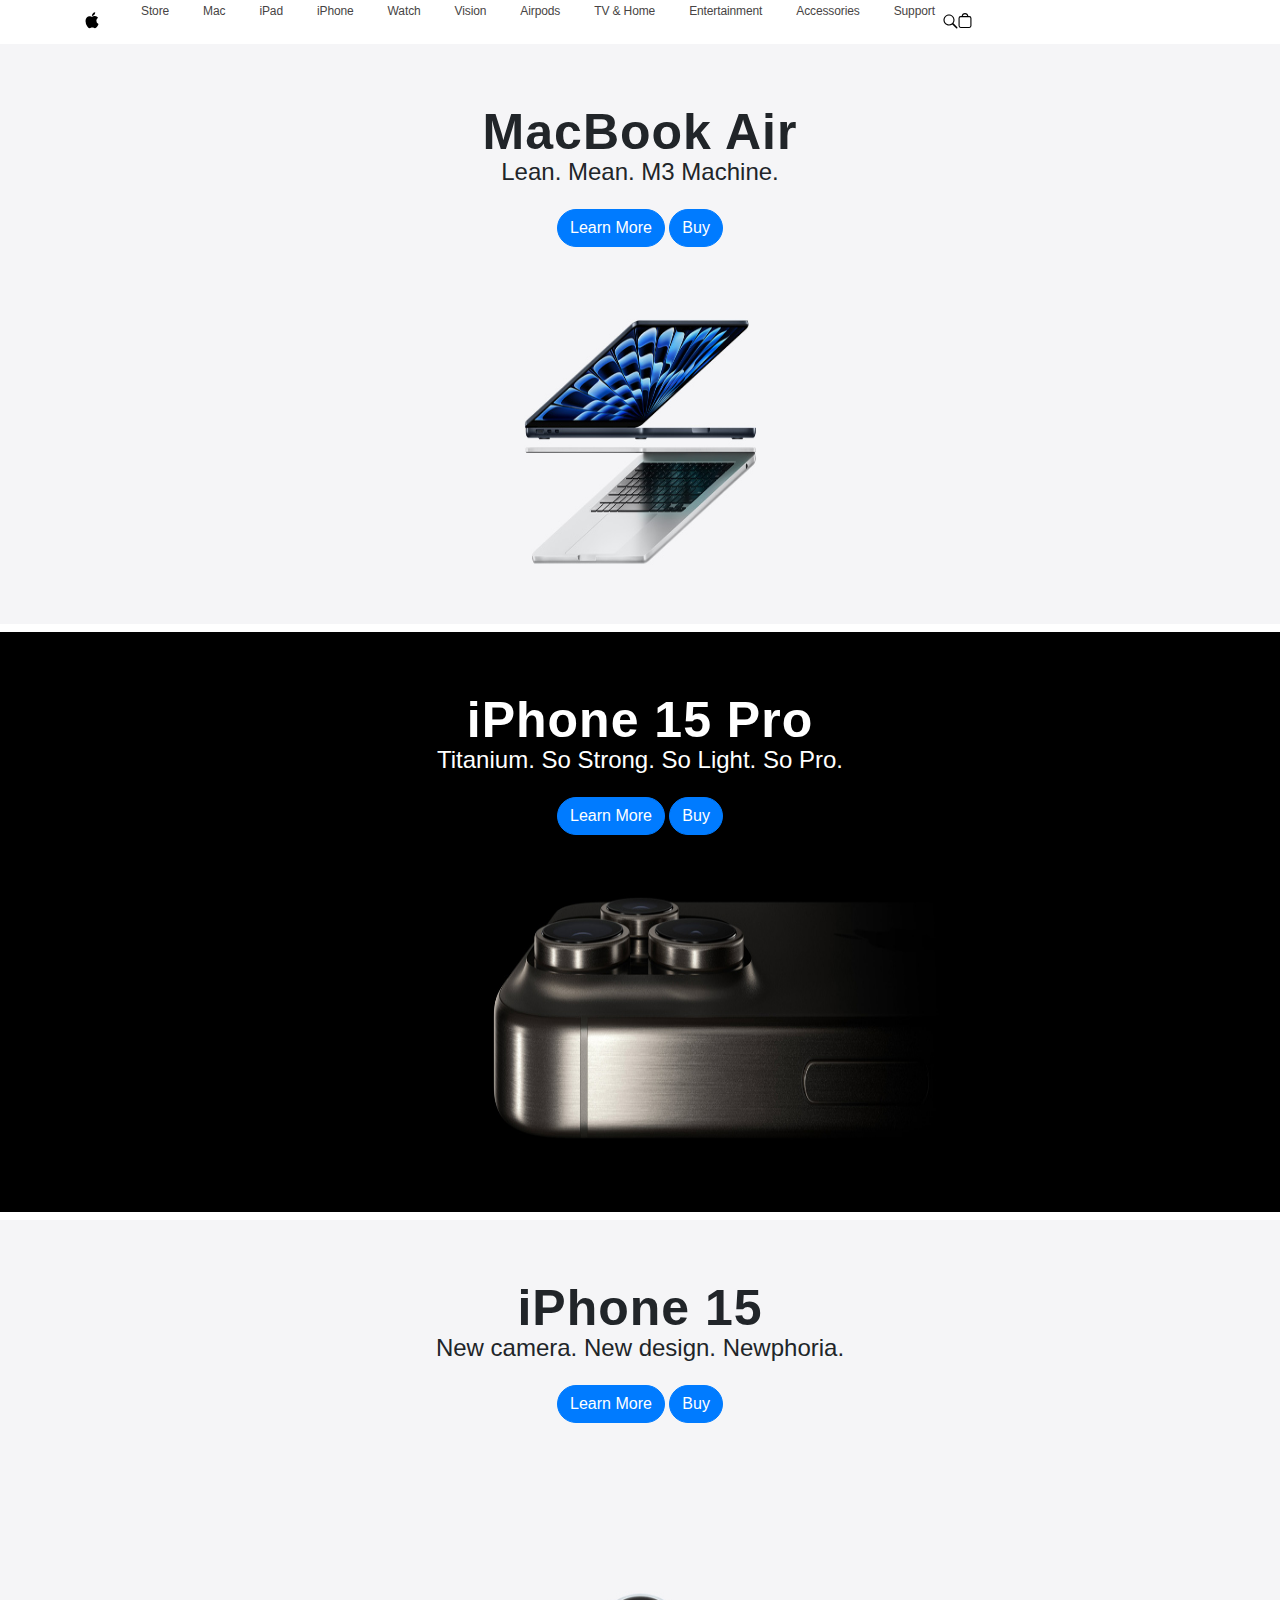
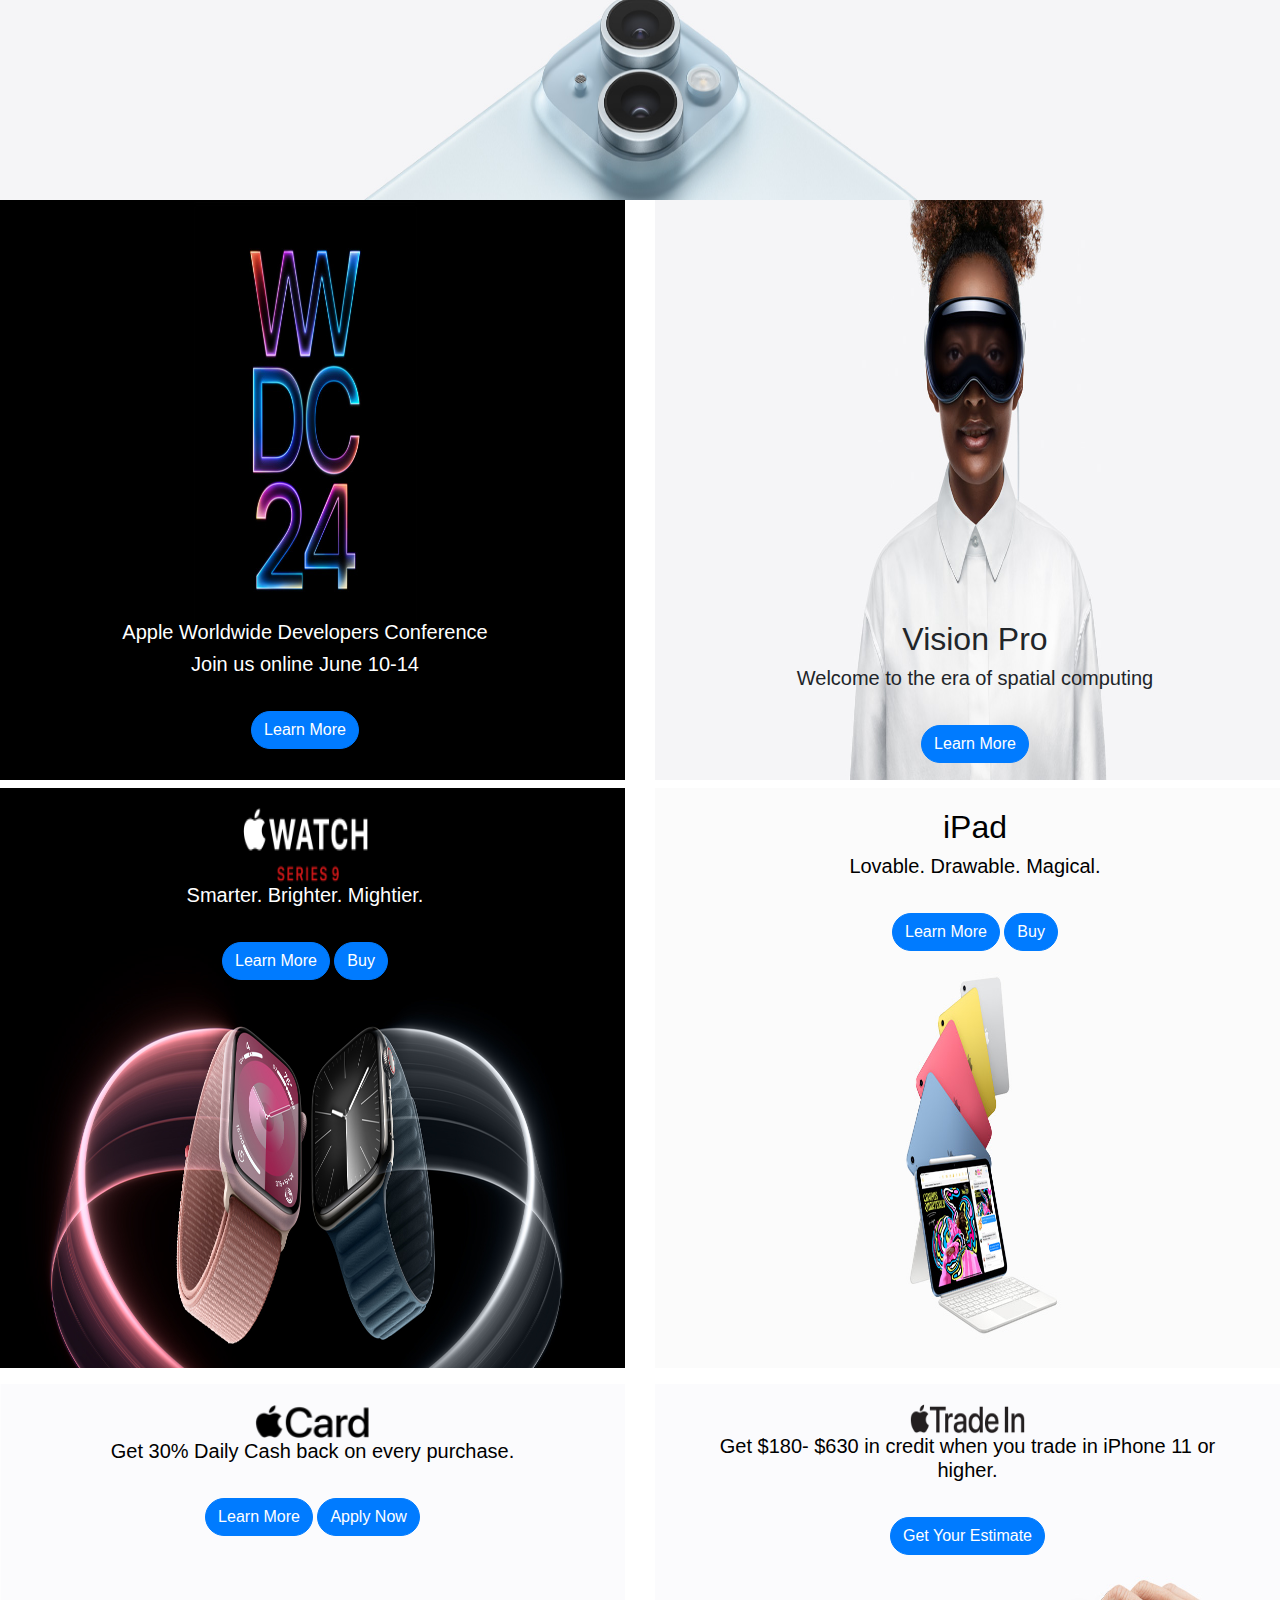
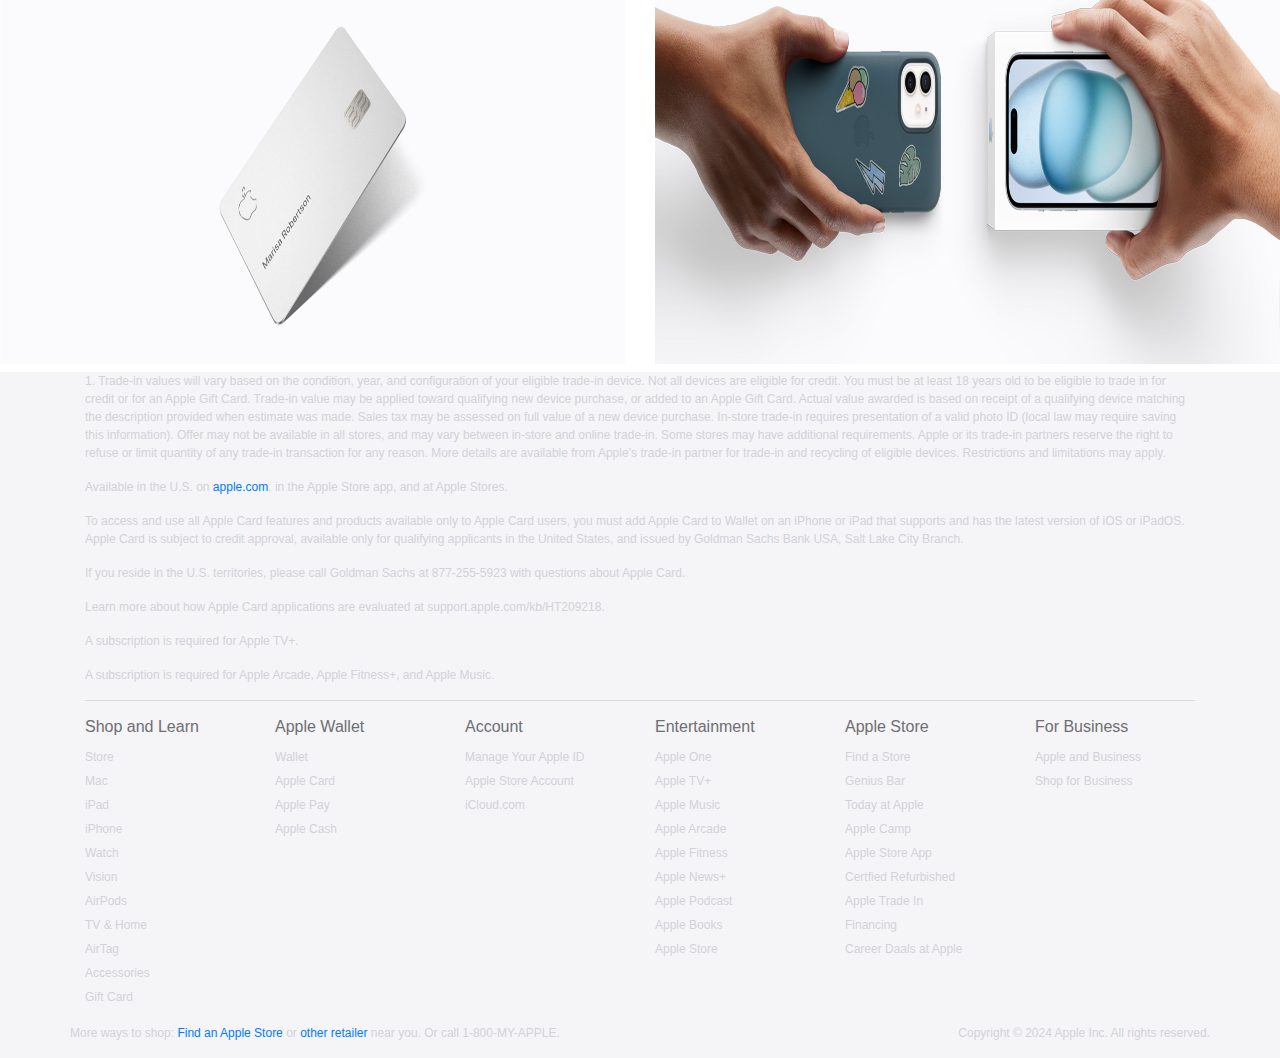
==== index.html @ b06313e8 "Apple Website" ====
<!Doctype html>
<html lang="en">
    <head>
        <meta charset="utf-8">
        <meta name="viewport" content="width=device-width, initial-scale=1">
        <!--Favicon-->
        <link rel="icon" href="assets\icon.png" type="image/gifs">
        <!--Linking CSS page-->
        <link rel="stylesheet" href="style.css">
        <link rel="stylesheet" href="https://stackpath.bootstrapcdn.com/bootstrap/4.5.2/css/bootstrap.min.css">

    </head>
    <body>
    <!--Navigation bar-->
    <nav class="navbar navbar-expand-lg bg-body-tertiary">
        <div class="container justify-content-center">
            <button class="navbar-toggler" type="button" data-bs-toggle="collapse" data-bs-target="#navbarNav" aria-controls="navbarNav" aria-expanded="false" aria-label="Toggle navigation">
            <span class="navbar-toggler-icon"></span>
            </button>
            <div class="collapse navbar-collapse" id="navbarNav">
                <div>
                
                    <a class="navbar-brand" href="#">
                        <svg height="44" viewBox="0 0 14 44" width="14" xmlns="http://www.w3.org/2000/svg"><path d="m13.0729 17.6825a3.61 3.61 0 0 0 
                            -1.7248 3.0365 3.5132 3.5132 0 0 0 2.1379 3.2223 8.394 8.394 0 0 1 -1.0948 2.2618c-.6816.9812-1.3943 1.9623-2.4787 
                            1.9623s-1.3633-.63-2.613-.63c-1.2187 0-1.6525.6507-2.644.6507s-1.6834-.9089-2.4787-2.0243a9.7842 9.7842 0 0 1 -1.6628-5.2776c0-3.0984 
                            2.014-4.7405 3.9969-4.7405 1.0535 0 1.9314.6919 2.5924.6919.63 0 1.6112-.7333 2.8092-.7333a3.7579 3.7579 0 0 1 3.1604 
                            1.5802zm-3.7284-2.8918a3.5615 3.5615 0 0 0 .8469-2.22 1.5353 1.5353 0 0 0 -.031-.32 3.5686 3.5686 0 0 0 -2.3445 1.2084 3.4629 
                            3.4629 0 0 0 -.8779 2.1585 1.419 1.419 0 0 0 .031.2892 1.19 1.19 0 0 0 .2169.0207 3.0935 3.0935 0 0 0 2.1586-1.1368z"></path>
                        </svg>
                      </a>
                
                </div>
            <ul class="navbar-nav">
                
              <li class="nav-item">
                <a class="nav-link active" aria-current="page" href="#">Store</a>
              </li>
              <li class="nav-item">
                <a class="nav-link" href="#">Mac</a>
              </li>
              <li class="nav-item">
                <a class="nav-link" href="#">iPad</a>
              </li>
              <li class="nav-item">
                <a class="nav-link" href="#">iPhone</a>
              </li>
              <li class="nav-item">
                <a class="nav-link" href="#">Watch</a>
              </li>
              <li class="nav-item">
                <a class="nav-link" href="#">Vision</a>
              </li>
              <li class="nav-item">
                <a class="nav-link" href="#">Airpods</a>
              </li>
              <li class="nav-item">
                <a class="nav-link" href="#">TV & Home</a>
              </li>
              <li class="nav-item">
                <a class="nav-link" href="#">Entertainment</a>
              </li>
              <li class="nav-item">
                <a class="nav-link" href="#">Accessories</a>
              </li>
              <li class="nav-item">
                <a class="nav-link" href="#">Support</a>
              </li>
              <!--Adding search and cart-->
                <div class="global-navbar" style="display: flex;">
                <a href="#">
                    <svg xmlns="http://www.w3.org/2000/svg" width="15px" height="44px" viewBox="0 0 15 44">
                        <path d="M14.298,27.202l-3.87-3.87c0.701-0.929,1.122-2.081,1.122-3.332c0-3.06-2.489-5.55-5.55-5.55c-3.06,
                        0-5.55,2.49-5.55,5.55 c0,3.061,2.49,5.55,5.55,5.55c1.251,0,2.403-0.421,3.332-1.122l3.87,3.87c0.151,
                        0.151,0.35,0.228,0.548,0.228 s0.396-0.076,0.548-0.228C14.601,27.995,14.601,27.505,14.298,
                        27.202z M1.55,20c0-2.454,1.997-4.45,4.45-4.45 c2.454,0,4.45,1.997,4.45,4.45S8.454,24.45,6,24.45C3.546,24.45,
                        1.55,22.454,1.55,20z"></path>
                        </svg>
                </a>
        
                <div class="global-navbar">
                    <a href="#">
                        <svg height="44" viewBox="0 0 14 44" width="14" xmlns="http://www.w3.org/2000/svg">
                            <path d="m11.3535 16.0283h-1.0205a3.4229 3.4229 0 0 0 -3.333-2.9648 3.4229 3.4229 0 0 0 -3.333 2.9648h-1.02a2.1184 
                            2.1184 0 0 0 -2.117 2.1162v7.7155a2.1186 2.1186 0 0 0 2.1162 2.1167h8.707a2.1186 2.1186 0 0 0 2.1168-2.1167v-7.7155a2.1184 
                            2.1184 0 0 0 -2.1165-2.1162zm-4.3535-1.8652a2.3169 2.3169 0 0 1 2.2222 1.8652h-4.4444a2.3169 2.3169 0 0 1 
                            2.2222-1.8652zm5.37 11.6969a1.0182 1.0182 0 0 1 -1.0166 1.0171h-8.7069a1.0182 1.0182 0 0 1 
                            -1.0165-1.0171v-7.7155a1.0178 1.0178 0 0 1 1.0166-1.0166h8.707a1.0178 1.0178 0 0 1 1.0164 1.0166z"></path></svg>
                    </a>
                </div>
            </ul>
          </div>
        </div>
      </nav>

    <!--Contents-->
    <!--Div containing MACbook pro-->
<div class="Container">
  <div class="row mb-2">
    <div class="col-md-12">
      <div class="Contents">
        <img src="assets\asset 0.jpeg" class="img-fluid">
      </div>
      <div class="Label-Devices" >
        <h1>MacBook Air</h1>
        <p>Lean. Mean. M3 Machine.</p>
        <div class="Label-Buttons">
          <button type="button" class="btn btn-primary rounded-pill">Learn More</button>
          <button type="button" class="btn btn-primary rounded-pill btn-custom">Buy</button>
        </div>  
      </div>
    </div>
  </div>
    <!--Div containing iphone15 pro-->

  <div class="row mb-2">
        <div class="col-md-12">
          <div class="Contents">
            <img src="assets\asset 1.jpeg" class="img-fluid">
          </div>
          <div class="Label-Devices">
            <h1 style="color:white">iPhone 15 Pro</h1>
            <p style="color:white">Titanium. So Strong. So Light. So Pro.</p>
            <div class="Label-Buttons">
              <button type="button" class=" btn btn-group btn-primary rounded-pill">Learn More</button>
              <button type="button" class="btn btn-primary rounded-pill btn-custom">Buy</button>
            </div>  
          </div>
        </div>
    </div>
    <!--Div containing iphone15-->

  <div class="row mb-2">
    <div class="col-md-12">
      <div class="Contents">
        <img src= "assets\asset 2.jpeg" class="img-fluid">
      </div>
      <div class="Label-Devices">
        <h1>iPhone 15</h1>
        <p>New camera. New design. Newphoria.</p>
        <div class="Label-Buttons">
          <button type="button" class=" btn btn-group btn-primary rounded-pill">Learn More</button>
          <button type="button" class="btn btn-primary rounded-pill btn-custom">Buy</button>
        </div>  
      </div>
  </div>
    <!--Div containing two images in a row-->
<!--Apple Conference-->
  <div class="row mb-2">
    <div class="col-md-6">
      <div class="Contents">
        <img src= "assets\asset 3.jpeg" class="img-fluid">
        <div class="Label-Devices-Grid1">
          <h5>Apple Worldwide Developers Conference</h5>
          <h5>Join us online June 10-14</h5>
          <div class="Label-Buttons">
            <button type="button" class=" btn btn-group btn-primary rounded-pill">Learn More</button>
          </div> 
        </div>

      </div>
    </div>
    <!--Apple Vision Pro-->
      <div class="col-md-6">
        <div class="Contents">
          <img src= "assets\asset 5.jpeg" class="img-fluid">  
          <div class="Label-Devices-Grid2">
            <h2>Vision Pro</h2>
            <h5>Welcome to the era of spatial computing</h5>
            <div class="Label-Buttons">
              <button type="button" class=" btn btn-group btn-primary rounded-pill">Learn More</button>
            </div>  
          </div>
        </div>  
      </div>  

      </div>
<!--Apple watch-->
  <div class="row mb-2">
    <div class="col-md-6">
      <div class="Contents">
          <img src="assets\asset 7.jpeg" class="img-fluid">
          <div class="Label-Devices-Grid-Watch">
            <img src="assets\asset 6.png" class="img-fluid" style="height:75px; width:125px">
            
            <h5>Smarter. Brighter. Mightier.</h5>
            <div class="Label-Buttons">
              <button type="button" class=" btn btn-group btn-primary rounded-pill">Learn More</button>
              <button type="button" class="btn btn-primary rounded-pill btn-custom">Buy</button>

            </div>  
          </div>
      </div>
    </div>
    <!--iPad-->
    <div class="col-md-6">
      <div class="Contents">
        <img src="assets\asset 8.jpeg" class="img-fluid">
        <div class="Label-Devices-Grid-iPad">
          <h2>iPad</h2>
          <h5>Lovable. Drawable. Magical.</h5>
          <div class="Label-Buttons">
            <button type="button" class=" btn btn-group btn-primary rounded-pill">Learn More</button>
            <button type="button" class="btn btn-primary rounded-pill btn-custom">Buy</button>
          </div>  
        </div>
      </div>
    </div>
    </div>
    </div>
    <!--Apple card-->
    <div class="row mb-2">
    <div class="col-md-6">
      <div class="Contents">
        <img src= "assets\asset 10.jpeg" class="img-fluid">  
        <div class="Label-Devices-Grid-Card">
          <img src="assets\asset 9.png" class="img-fluid" style="height:35px; width:115px"> 
          <h5>Get 30% Daily Cash back on every purchase.</h5>
          <div class="Label-Buttons">
            <button type="button" class=" btn btn-group btn-primary rounded-pill">Learn More</button>
            <button type="button" class="btn btn-primary rounded-pill btn-custom">Apply Now</button>
          </div>  
        </div>
      </div>  
    </div>
<!--apple trade in-->
    <div class="col-md-6">
      <div class="Contents">
        <img src= "assets\asset 12.jpeg" class="img-fluid">  
        <div class="Label-Devices-Grid-Trade">
          <img src="assets\asset 11.png" class="img-fluid" style="height:30px; width:115px">
          <h5>Get $180- $630 in credit when you trade in iPhone 11 or higher. </h5>
          <div class="Label-Buttons">
            <button type="button" class=" btn btn-group btn-primary rounded-pill">Get Your Estimate</button>
            
          </div>  
        </div>
      </div>  
    </div>
    </div>
    </div>
    
  </div>
  </div>
  </div>
  
    
  
    <footer class="footer">
      <div class="container">
        <div class="row">
          <div class="col-xl-12 col-lg-12 col-md-12 col-sm-12">
            <p>1. Trade-in values will vary based on the condition, year, and configuration of your eligible trade-in device.
               Not all devices are eligible for credit. You must be at least 18 years old to be eligible to trade in for credit or 
               for an Apple Gift Card. Trade-in value may be applied toward qualifying new device purchase, or added to an Apple Gift Card. 
               Actual value awarded is based on receipt of a qualifying device matching the description provided when estimate was made.
                Sales tax may be assessed on full value of a new device purchase. In-store trade-in requires presentation of a valid photo ID 
                (local law may require saving this information). Offer may not be available in all stores, and may vary between in-store
                 and online trade-in. Some stores may have additional requirements. Apple or its trade-in partners reserve the right to refuse or 
                 limit quantity of any trade-in transaction for any reason. More details are available from Apple’s
               trade-in partner for trade-in and recycling of eligible devices. Restrictions and limitations may apply.</p>
               <p>Available in the U.S. on <a href="#">apple.com</a>, in the Apple Store app, and at Apple Stores.</p>
               <p>To access and use all Apple Card features and products available only to Apple Card users, you must add Apple Card to 
                Wallet on an iPhone or iPad that supports and has the latest version of iOS or iPadOS. Apple Card is subject to credit approval, 
                available only for qualifying applicants in the United States, and issued by Goldman Sachs Bank USA, Salt Lake City Branch.</p>
                <p>If you reside in the U.S. territories, please call Goldman Sachs at 877-255-5923 with questions about Apple Card.
                <p>Learn more about how Apple Card applications are evaluated at support.apple.com/kb/HT209218.</p>
                <p>A subscription is required for Apple TV+.</p>
                <p> A subscription is required for Apple Arcade, Apple Fitness+, and Apple Music.</p>
                <hr>
          </div>
        </div>

      </div>
      <div class="container">
        <div class="row">
          <div class="col-md-2">
            <h6>Shop and Learn</h6>
            <ul class="list-unstyled">
              <li><a href="#">Store</a></li>
              <li><a href="#">Mac</a></li>
              <li><a href="#">iPad</a></li>
              <li><a href="#">iPhone</a></li>
              <li><a href="#">Watch</a></li>
              <li><a href="#">Vision</a></li>
              <li><a href="#">AirPods</a></li>
              <li><a href="#">TV & Home</a></li>
              <li><a href="#">AirTag</a></li>
              <li><a href="#">Accessories</a></li>
              <li><a href="#">Gift Card</a></li>
            </ul>
          </div>
          <div class="col-md-2">
            <h6>Apple Wallet</h6>
            <ul class="list-unstyled">
              <li><a href="#">Wallet</a></li>
              <li><a href="#">Apple Card</a></li>
              <li><a href="#">Apple Pay</a></li>
              <li><a href="#">Apple Cash</a></li>
            </ul>
          </div>
          <div class="col-md-2">
            <h6>Account</h6>
            <ul class="list-unstyled">
              <li><a href="#">Manage Your Apple ID</a></li>
              <li><a href="#">Apple Store Account</a></li>
              <li><a href="#">iCloud.com</a></li>
            </ul>
          </div>
          <div class="col-md-2">
            <h6>Entertainment</h6>
            <ul class="list-unstyled">
              <li><a href="#">Apple One</a></li>
              <li><a href="#">Apple TV+</a></li>
              <li><a href="#">Apple Music</a></li>
              <li><a href="#">Apple Arcade</a></li>
              <li><a href="#">Apple Fitness</a></li>
              <li><a href="#">Apple News+</a></li>
              <li><a href="#">Apple Podcast</a></li>
              <li><a href="#">Apple Books</a></li>
              <li><a href="#">Apple Store</a></li>
            </ul>
          </div>
          <div class="col-md-2">
            <h6>Apple Store</h6>
            <ul class="list-unstyled">
              <li><a href="#">Find a Store</a></li>
              <li><a href="#">Genius Bar</a></li>
              <li><a href="#">Today at Apple</a></li>
              <li><a href="#">Apple Camp</a></li>
              <li><a href="#">Apple Store App</a></li>
              <li><a href="#">Certfied Refurbished</a></li>
              <li><a href="#">Apple Trade In</a></li>
              <li><a href="#">Financing</a></li>
              <li><a href="#">Career Daals at Apple</a></li>
            </ul>
          </div>
          <div class="col-md-2">
            <h6>For Business</h6>
            <ul class="list-unstyled">
              <li><a href="#">Apple and Business</a></li>
              <li><a href="#">Shop for Business</a></li>
            </ul>
          </div>
          <p> More ways to shop: <a href="#">Find an Apple Store</a> or <a href="#">other retailer</a> near you. Or call 1-800-MY-APPLE.</p>
          <hr>
        <p>Copyright &copy; 2024 Apple Inc. All rights reserved.</p>
      </div>
    </footer>
    
    



   






















    <script src="https://code.jquery.com/jquery-3.5.1.slim.min.js"></script>
    <script src="https://cdn.jsdelivr.net/npm/@popperjs/core@2.5.4/dist/umd/popper.min.js"></script>
    <script src="https://stackpath.bootstrapcdn.com/bootstrap/4.5.2/js/bootstrap.min.js"></script>

    </body>
</html>
---- style.css ----
.navbar-nav{
    display: flex;
}

.navbar{
    height: 44px;;
}
.navbar-nav .nav-item .nav-link{
    
    font-size: 12px;
    font-weight: 500px;
    font-family: SF Pro Text, SF Pro Icons, Helvetica Neue, Helvetica, Arial, sans-serif;
    letter-spacing: -.01em;
    line-height: 1;
    color: rgb(71, 68, 68);
    justify-content: center;
    padding-top: 5px;
    margin-left: 18px;
    cursor: pointer;
    
}
.navbar-nav .nav-item .nav-link:hover{
    color:black;
}

.navbar-nav .nav-item .nav-link .dropdown-content{
    display: none;
}

.navbar-nav .nav-item .nav-link:hover .dropdown-content{
    display: block;
}
/*The contents in each row is styled here, it takes the whole space and the position is relative. */
.Contents{
    max-width: 100%;
    height: 580px;
    position: relative;
    cursor: pointer;
    margin-bottom: 25px;
    display:inline;

   
}

.Contents img{
    max-width:100%;
    height:580px;
}
/* This gives styling to the text content inside each row and places it in the centre.*/
.Label-Devices{
    position:absolute;
    top:10%;
    height:160px;
    width: 80%;
    margin: 0 auto;
    text-align: center;
    white-space: nowrap;
    justify-content: center;
    align-items: center;
    left: 50%; 
    transform: translateX(-50%);
    
    

    
}
/*Heading in the label for devices*/
.Label-Devices h1{
    font-family: SF Pro Text, SF Pro Icons, Helvetica Neue, Helvetica, Arial, sans-serif;
    font-weight: 700;
    letter-spacing: 1px;
    font-size: 50px;
    z-index: 999;
}

.Label-Devices p{
    font-size: 24px;
    line-height: 4px;
    font-family: SF Pro Text, SF Pro Icons, Helvetica Neue, Helvetica, Arial, sans-serif;
    z-index: 999;
}


.Label-Buttons{
    margin-top: 35px;
}
/*The styling for two images in a row is here, and the label for it is positioned such that it is more closer to its bottom.*/
.Label-Devices-Grid1{
    position:absolute;
    transform: translate(-50%,-100%);
    height:160px;
    width: 80%;
    margin: 0 auto;
    text-align: center;
    white-space: nowrap;
    left: 50%; 
    color: white;
    font-family: SF Pro Text, SF Pro Icons, Helvetica Neue, Helvetica, Arial, sans-serif;
    
}
/*Vision pro*/
.Label-Devices-Grid2{
    position:absolute;
    transform: translate(-50%,-100%);
    height:160px;
    width: 80%;
    margin: 0 auto;
    text-align: center;
    white-space: nowrap;
    left: 50%; 
    font-family: SF Pro Text, SF Pro Icons, Helvetica Neue, Helvetica, Arial, sans-serif;
}

.Label-Devices-Grid-Watch{
    position:absolute;
    transform: translate(-50%,-350%);
    height:160px;
    width: 80%;
    margin: 0 auto;
    text-align: center;
    white-space: nowrap;
    left: 50%; 
    color:white;
    font-family: SF Pro Text, SF Pro Icons, Helvetica Neue, Helvetica, Arial, sans-serif;
}
.Label-Devices-Grid-iPad{
    position:absolute;
    transform: translate(-50%,-350%);
    height:160px;
    width: 80%;
    margin: 0 auto;
    text-align: center;
    white-space: nowrap;
    left: 50%; 
    color:black;
    font-family: SF Pro Text, SF Pro Icons, Helvetica Neue, Helvetica, Arial, sans-serif;
}

.Label-Devices-Grid-Card{
    position:absolute;
    transform: translate(-50%,-350%);
    height:160px;
    width: 80%;
    margin: 0 auto;
    text-align: center;
    white-space: nowrap;
    left: 50%; 
    color:black;
    font-family: SF Pro Text, SF Pro Icons, Helvetica Neue, Helvetica, Arial, sans-serif;
}

.Label-Devices-Grid-Trade{
    position:absolute;
    transform: translate(-50%,-350%);
    height:160px;
    width: 80%;
    margin: 0 auto;
    text-align: center;
    
    left: 50%; 
    color:black;
    font-family: SF Pro Text, SF Pro Icons, Helvetica Neue, Helvetica, Arial, sans-serif;
}
.Label-Devices-Grid h5{
    color: white;
    font-weight: 300px;
}

.watch-label{
    position:absolute;
}

.footer{
    background-color: #f5f5f7;
}

.list-unstyled a{
    color:#d2d2d7;
    font-size: 12px;
}

.footer h6{
    color:#6e6e73;
}
.footer p{
    color:#d2d2d7;
    font-size: 12px;
}
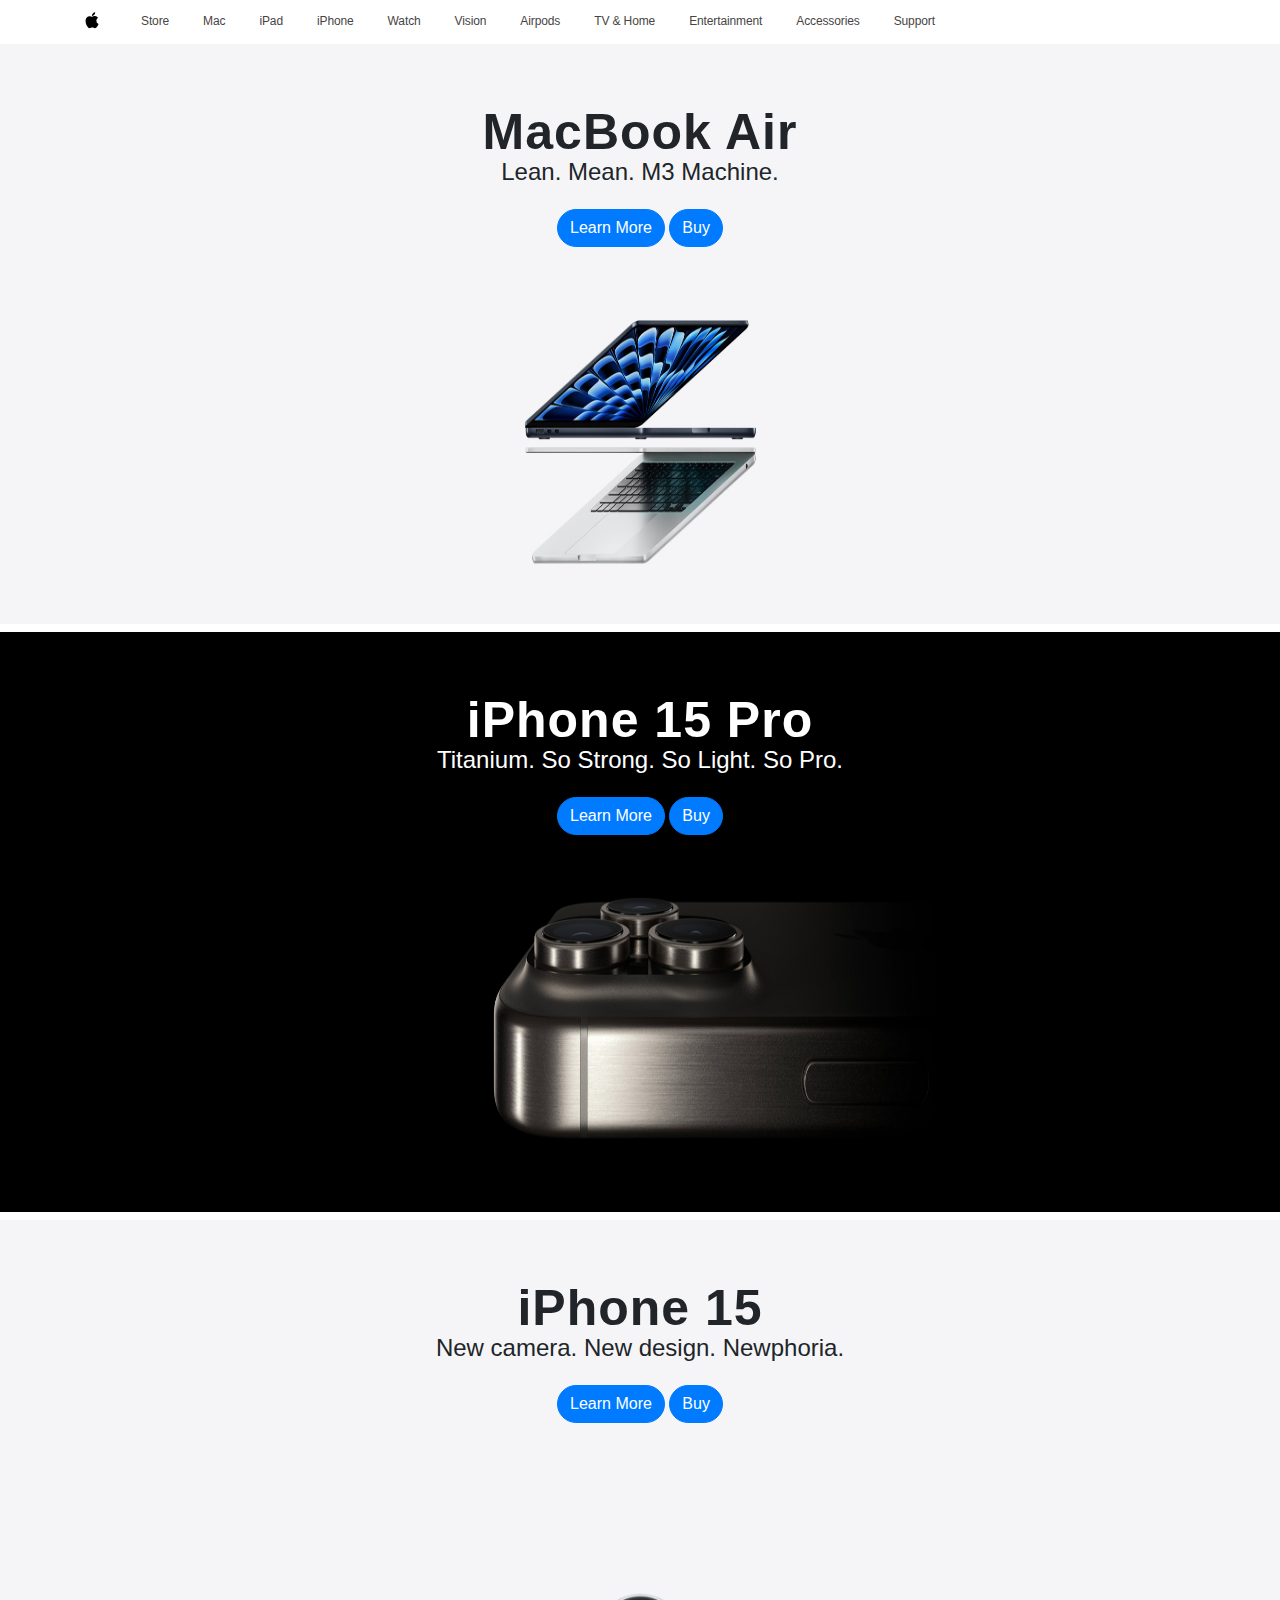
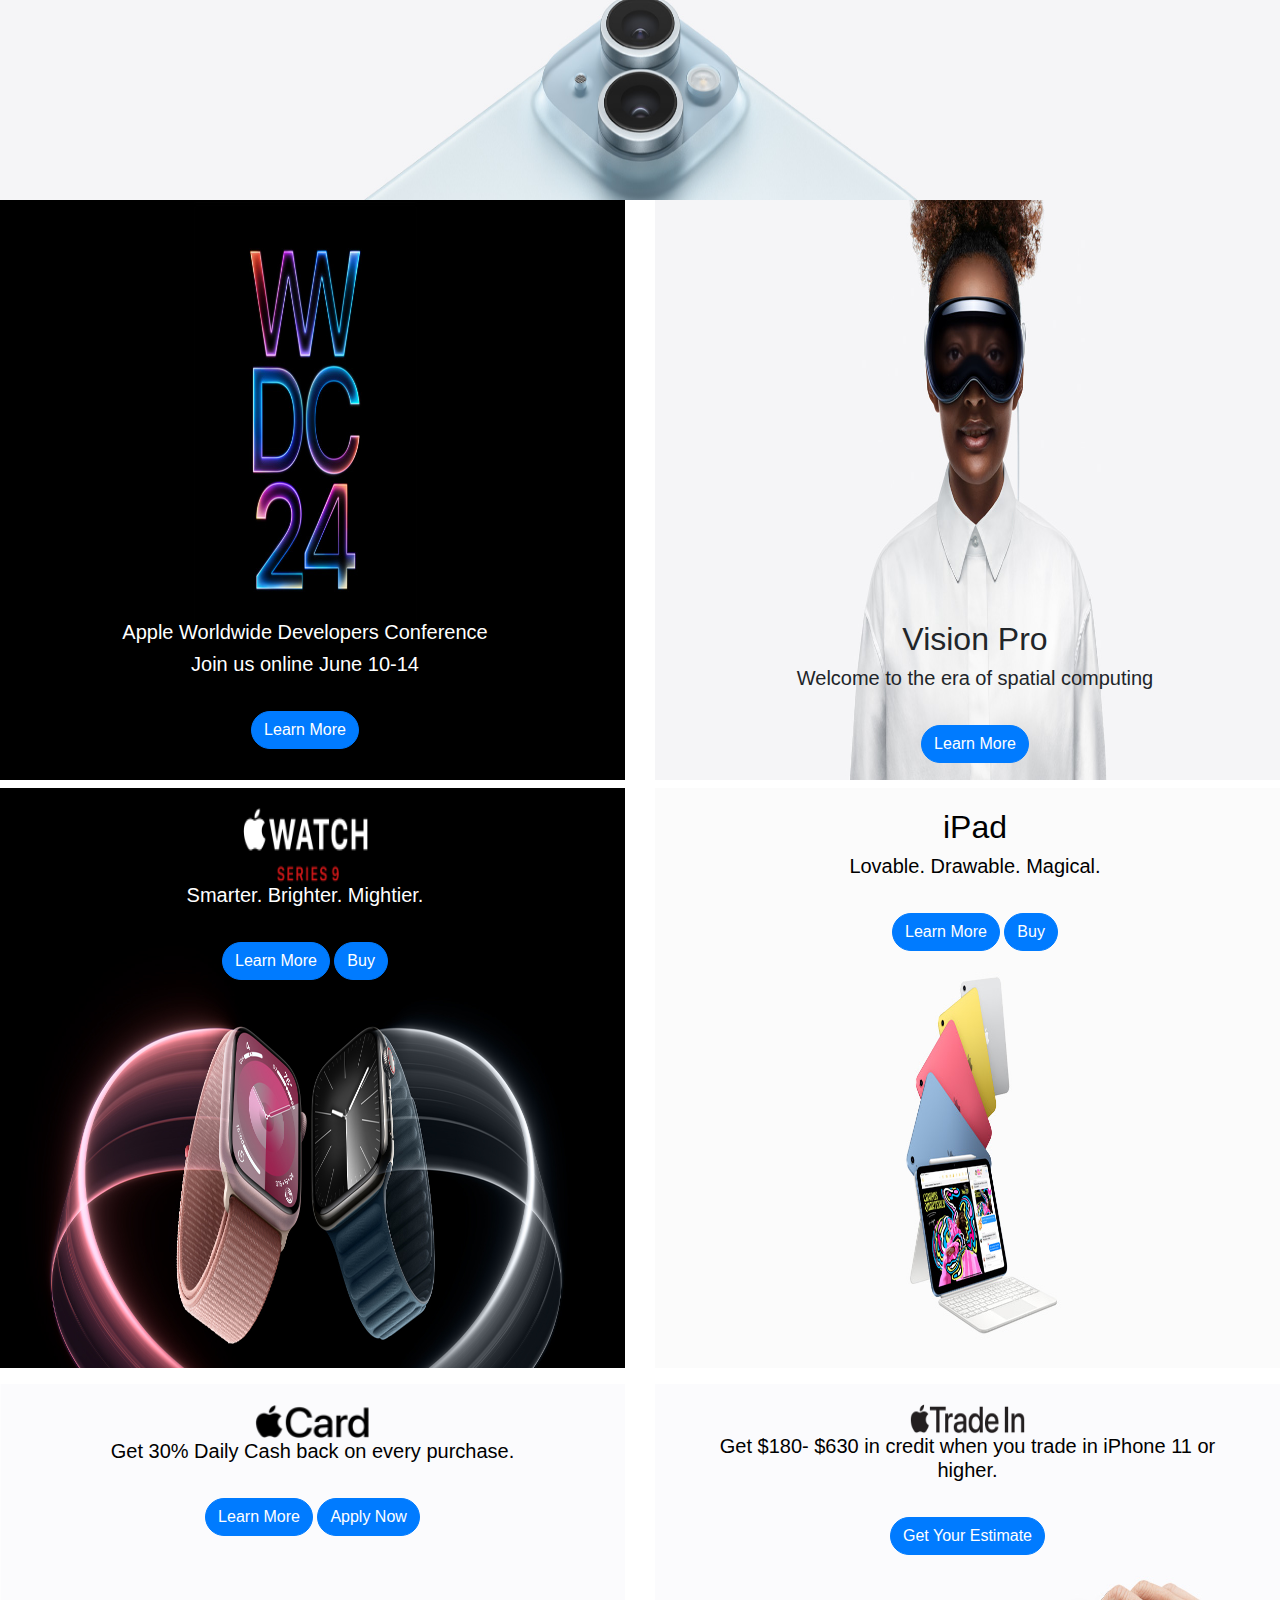
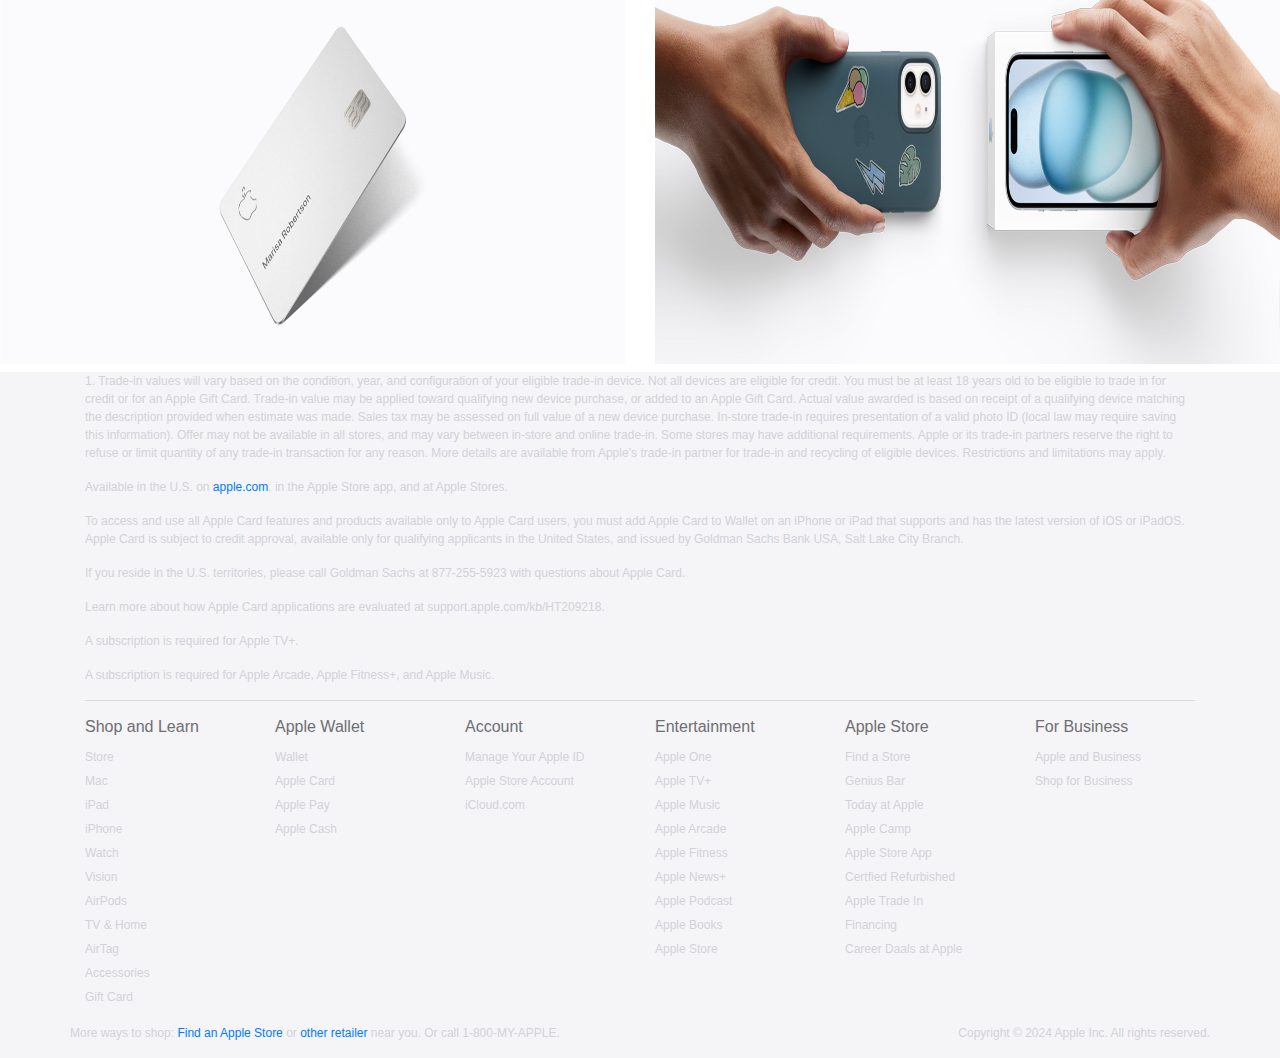
==== commit fc78d014: "Trying changes" ====
--- a/index.html
+++ b/index.html
@@ -10,7 +10,7 @@
         <link rel="stylesheet" href="https://stackpath.bootstrapcdn.com/bootstrap/4.5.2/css/bootstrap.min.css">
 
     </head>
-    <body>
+    <body >
     <!--Navigation bar-->
     <nav class="navbar navbar-expand-lg bg-body-tertiary">
         <div class="container justify-content-center">
@@ -20,7 +20,7 @@
             <div class="collapse navbar-collapse" id="navbarNav">
                 <div>
                 
-                    <a class="navbar-brand" href="#">
+                    <a class="navbar-brand" href="#"style="display:inline-block">
                         <svg height="44" viewBox="0 0 14 44" width="14" xmlns="http://www.w3.org/2000/svg"><path d="m13.0729 17.6825a3.61 3.61 0 0 0 
                             -1.7248 3.0365 3.5132 3.5132 0 0 0 2.1379 3.2223 8.394 8.394 0 0 1 -1.0948 2.2618c-.6816.9812-1.3943 1.9623-2.4787 
                             1.9623s-1.3633-.63-2.613-.63c-1.2187 0-1.6525.6507-2.644.6507s-1.6834-.9089-2.4787-2.0243a9.7842 9.7842 0 0 1 -1.6628-5.2776c0-3.0984 
@@ -67,6 +67,7 @@
                 <a class="nav-link" href="#">Support</a>
               </li>
               <!--Adding search and cart-->
+              <!--
                 <div class="global-navbar" style="display: flex;">
                 <a href="#">
                     <svg xmlns="http://www.w3.org/2000/svg" width="15px" height="44px" viewBox="0 0 15 44">
@@ -88,6 +89,7 @@
                             -1.0165-1.0171v-7.7155a1.0178 1.0178 0 0 1 1.0166-1.0166h8.707a1.0178 1.0178 0 0 1 1.0164 1.0166z"></path></svg>
                     </a>
                 </div>
+              -->
             </ul>
           </div>
         </div>
@@ -123,7 +125,7 @@
             <p style="color:white">Titanium. So Strong. So Light. So Pro.</p>
             <div class="Label-Buttons">
               <button type="button" class=" btn btn-group btn-primary rounded-pill">Learn More</button>
-              <button type="button" class="btn btn-primary rounded-pill btn-custom">Buy</button>
+              <button type="button" class="btn btn-primary rounded-pill btn-custom ">Buy</button>
             </div>  
           </div>
         </div>
--- a/style.css
+++ b/style.css
@@ -1,7 +1,11 @@
+
 .navbar-nav{
     display: flex;
 }
-
+.body{
+    margin:2px;
+    
+}
 .navbar{
     height: 44px;;
 }
@@ -16,9 +20,10 @@
     justify-content: center;
     padding-top: 5px;
     margin-left: 18px;
-    cursor: pointer;
-    
+    cursor: pointer;  
 }
+
+
 .navbar-nav .nav-item .nav-link:hover{
     color:black;
 }
@@ -38,6 +43,7 @@
     cursor: pointer;
     margin-bottom: 25px;
     display:inline;
+    overflow:hidden;
 
    
 }
@@ -45,6 +51,7 @@
 .Contents img{
     max-width:100%;
     height:580px;
+    
 }
 /* This gives styling to the text content inside each row and places it in the centre.*/
 .Label-Devices{
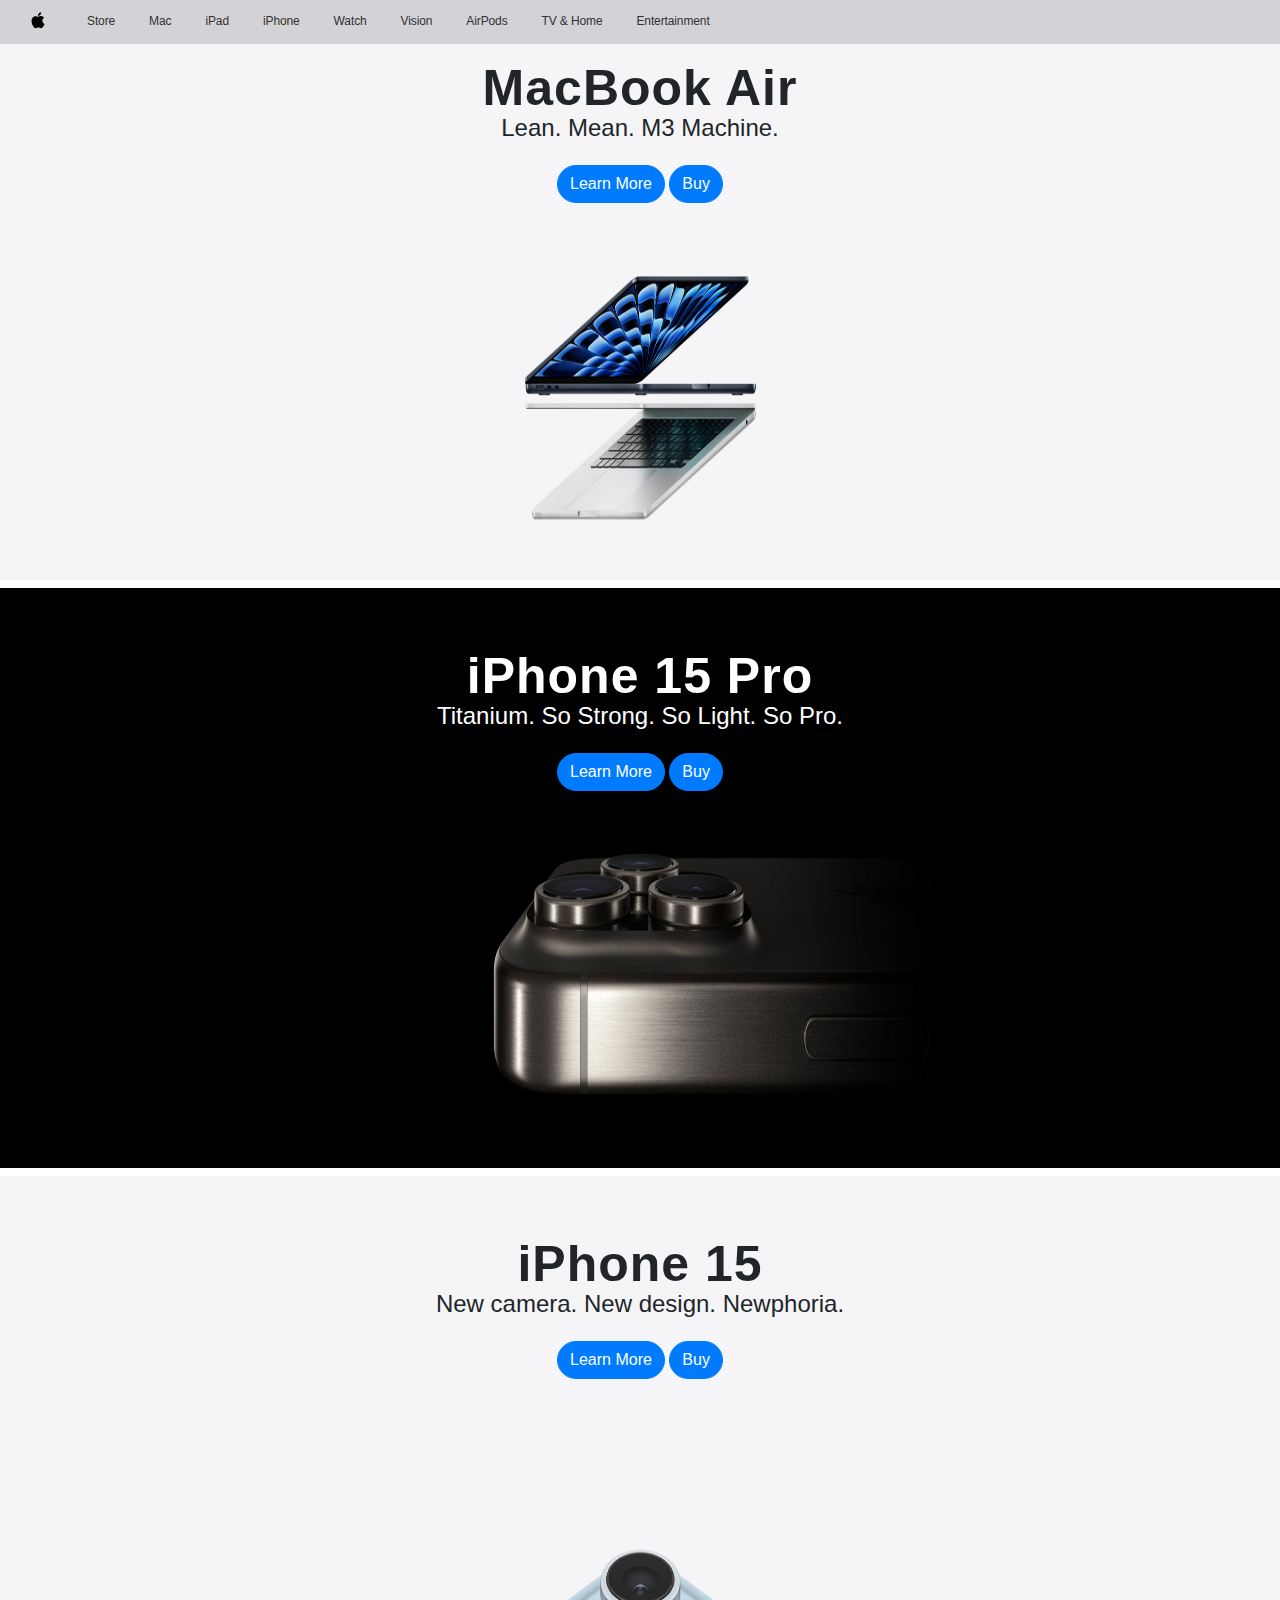
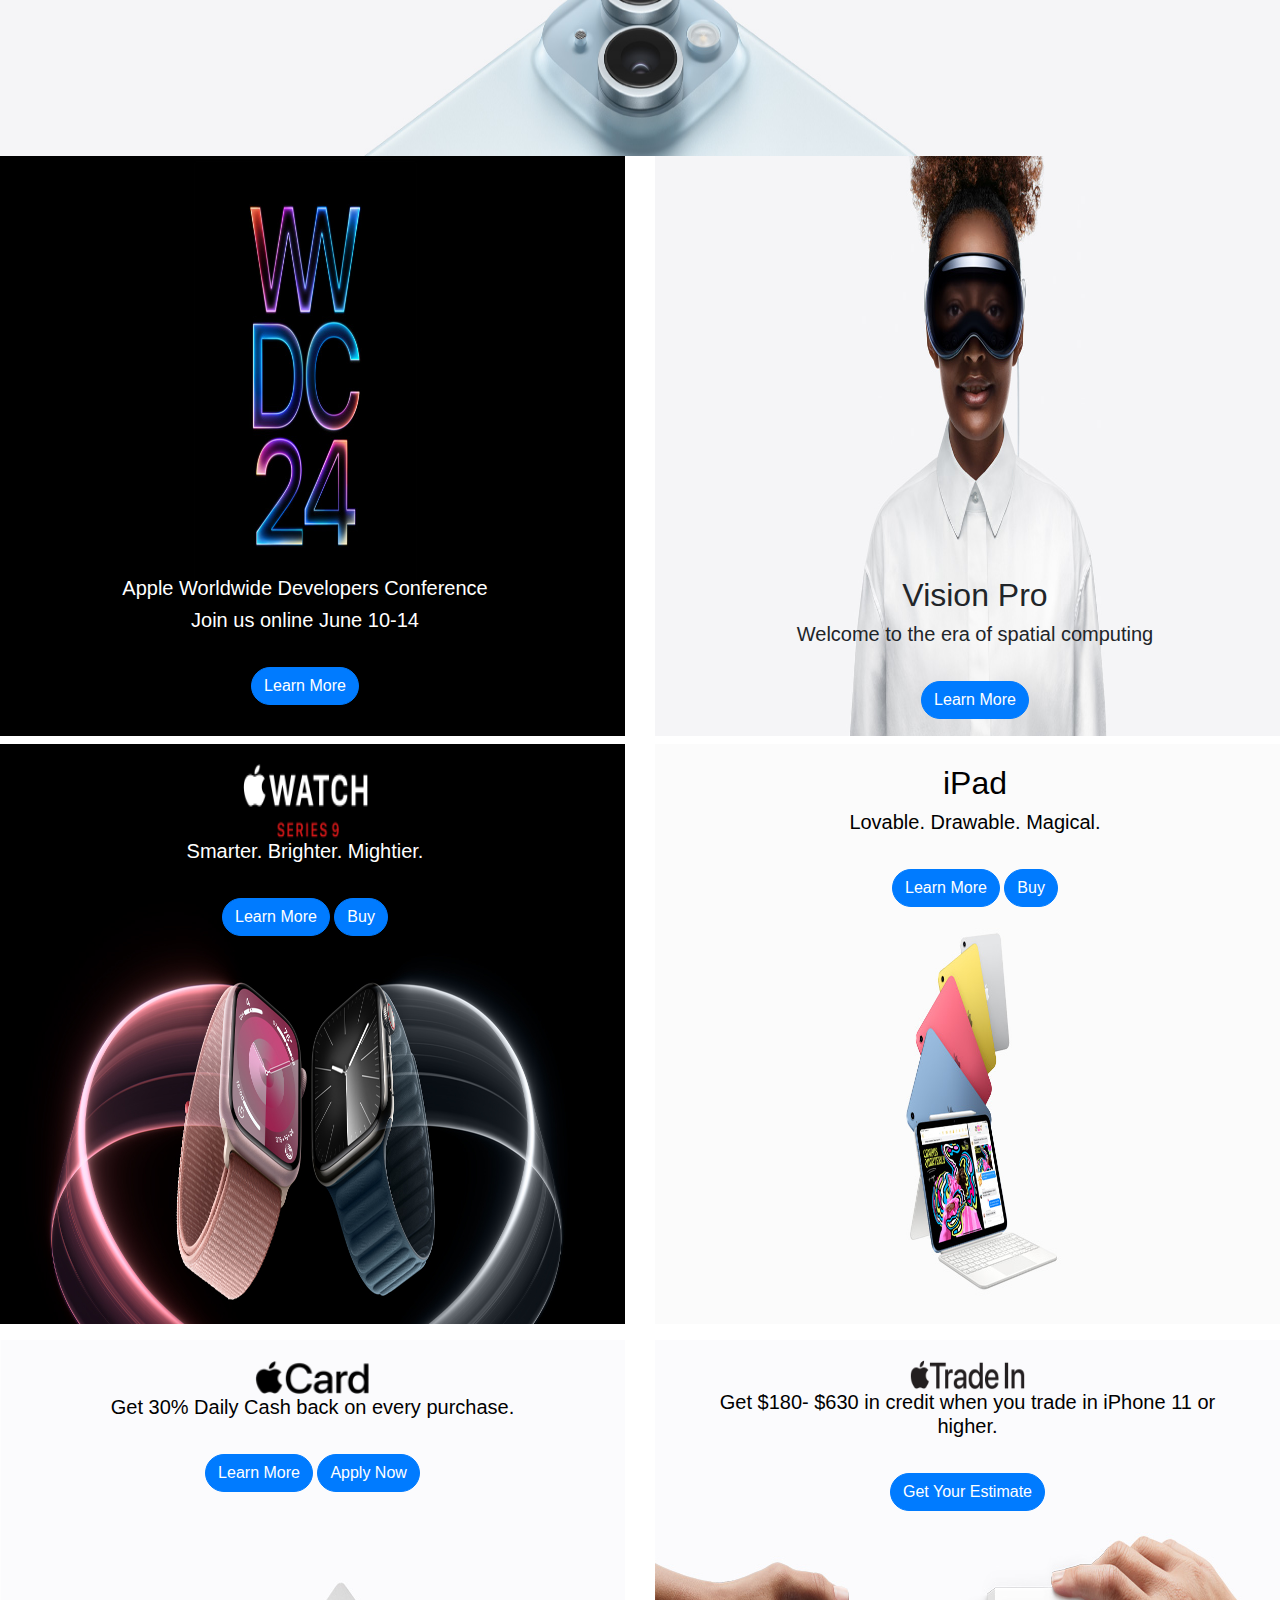
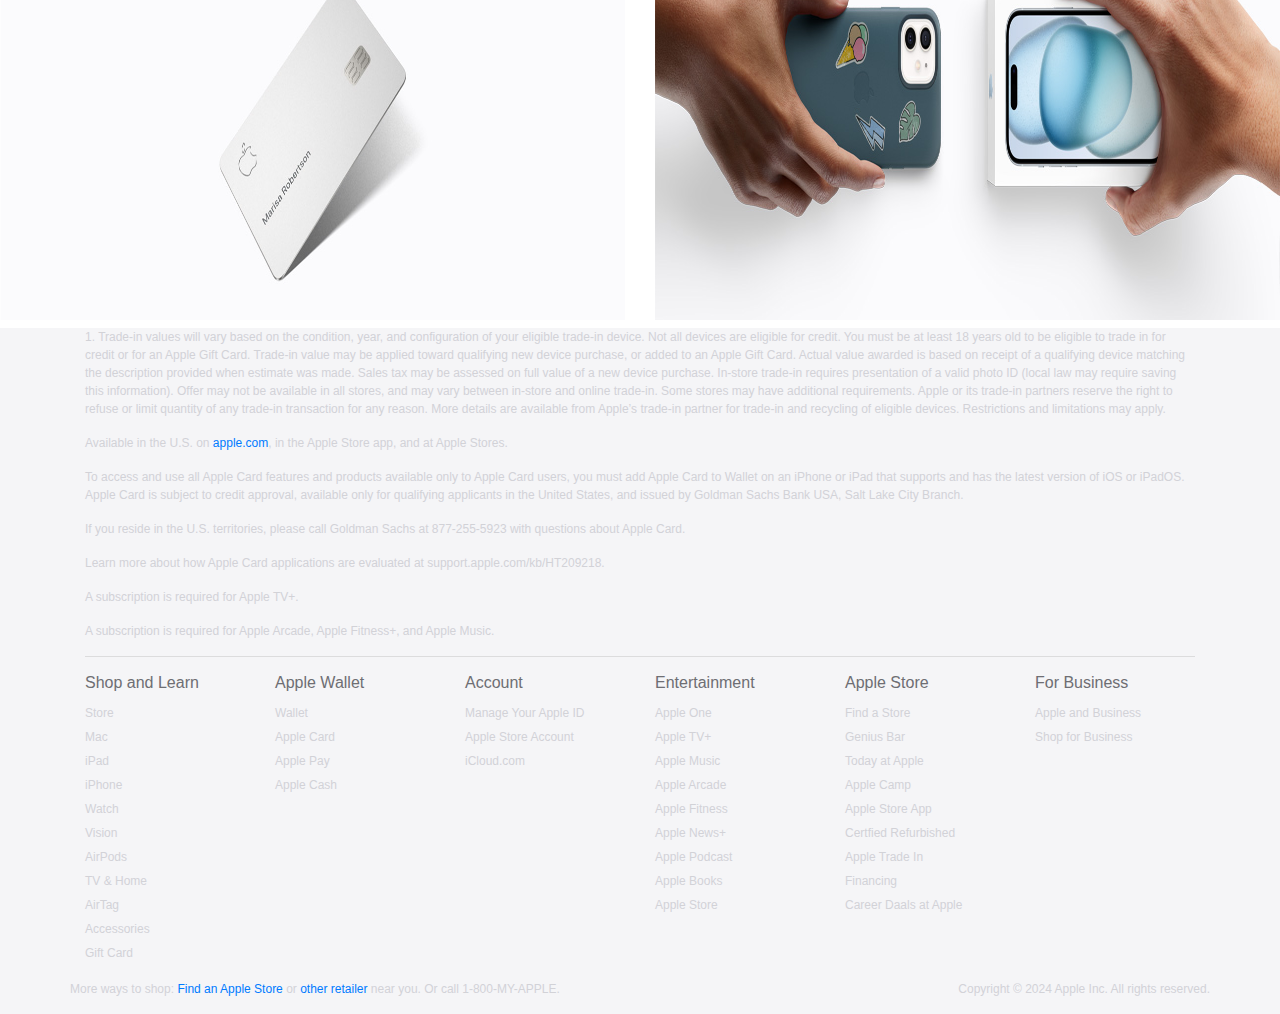
==== commit c049314b: "nav bar changed" ====
--- a/index.html
+++ b/index.html
@@ -11,89 +11,59 @@
 
     </head>
     <body >
+
     <!--Navigation bar-->
-    <nav class="navbar navbar-expand-lg bg-body-tertiary">
-        <div class="container justify-content-center">
-            <button class="navbar-toggler" type="button" data-bs-toggle="collapse" data-bs-target="#navbarNav" aria-controls="navbarNav" aria-expanded="false" aria-label="Toggle navigation">
-            <span class="navbar-toggler-icon"></span>
-            </button>
-            <div class="collapse navbar-collapse" id="navbarNav">
-                <div>
-                
-                    <a class="navbar-brand" href="#"style="display:inline-block">
-                        <svg height="44" viewBox="0 0 14 44" width="14" xmlns="http://www.w3.org/2000/svg"><path d="m13.0729 17.6825a3.61 3.61 0 0 0 
-                            -1.7248 3.0365 3.5132 3.5132 0 0 0 2.1379 3.2223 8.394 8.394 0 0 1 -1.0948 2.2618c-.6816.9812-1.3943 1.9623-2.4787 
-                            1.9623s-1.3633-.63-2.613-.63c-1.2187 0-1.6525.6507-2.644.6507s-1.6834-.9089-2.4787-2.0243a9.7842 9.7842 0 0 1 -1.6628-5.2776c0-3.0984 
-                            2.014-4.7405 3.9969-4.7405 1.0535 0 1.9314.6919 2.5924.6919.63 0 1.6112-.7333 2.8092-.7333a3.7579 3.7579 0 0 1 3.1604 
-                            1.5802zm-3.7284-2.8918a3.5615 3.5615 0 0 0 .8469-2.22 1.5353 1.5353 0 0 0 -.031-.32 3.5686 3.5686 0 0 0 -2.3445 1.2084 3.4629 
-                            3.4629 0 0 0 -.8779 2.1585 1.419 1.419 0 0 0 .031.2892 1.19 1.19 0 0 0 .2169.0207 3.0935 3.0935 0 0 0 2.1586-1.1368z"></path>
-                        </svg>
-                      </a>
-                
-                </div>
-            <ul class="navbar-nav">
-                
-              <li class="nav-item">
-                <a class="nav-link active" aria-current="page" href="#">Store</a>
-              </li>
-              <li class="nav-item">
-                <a class="nav-link" href="#">Mac</a>
-              </li>
-              <li class="nav-item">
-                <a class="nav-link" href="#">iPad</a>
-              </li>
-              <li class="nav-item">
-                <a class="nav-link" href="#">iPhone</a>
-              </li>
-              <li class="nav-item">
-                <a class="nav-link" href="#">Watch</a>
-              </li>
-              <li class="nav-item">
-                <a class="nav-link" href="#">Vision</a>
-              </li>
-              <li class="nav-item">
-                <a class="nav-link" href="#">Airpods</a>
-              </li>
-              <li class="nav-item">
-                <a class="nav-link" href="#">TV & Home</a>
-              </li>
-              <li class="nav-item">
-                <a class="nav-link" href="#">Entertainment</a>
-              </li>
-              <li class="nav-item">
-                <a class="nav-link" href="#">Accessories</a>
-              </li>
-              <li class="nav-item">
-                <a class="nav-link" href="#">Support</a>
-              </li>
-              <!--Adding search and cart-->
-              <!--
-                <div class="global-navbar" style="display: flex;">
-                <a href="#">
-                    <svg xmlns="http://www.w3.org/2000/svg" width="15px" height="44px" viewBox="0 0 15 44">
-                        <path d="M14.298,27.202l-3.87-3.87c0.701-0.929,1.122-2.081,1.122-3.332c0-3.06-2.489-5.55-5.55-5.55c-3.06,
-                        0-5.55,2.49-5.55,5.55 c0,3.061,2.49,5.55,5.55,5.55c1.251,0,2.403-0.421,3.332-1.122l3.87,3.87c0.151,
-                        0.151,0.35,0.228,0.548,0.228 s0.396-0.076,0.548-0.228C14.601,27.995,14.601,27.505,14.298,
-                        27.202z M1.55,20c0-2.454,1.997-4.45,4.45-4.45 c2.454,0,4.45,1.997,4.45,4.45S8.454,24.45,6,24.45C3.546,24.45,
-                        1.55,22.454,1.55,20z"></path>
-                        </svg>
-                </a>
-        
-                <div class="global-navbar">
-                    <a href="#">
-                        <svg height="44" viewBox="0 0 14 44" width="14" xmlns="http://www.w3.org/2000/svg">
-                            <path d="m11.3535 16.0283h-1.0205a3.4229 3.4229 0 0 0 -3.333-2.9648 3.4229 3.4229 0 0 0 -3.333 2.9648h-1.02a2.1184 
-                            2.1184 0 0 0 -2.117 2.1162v7.7155a2.1186 2.1186 0 0 0 2.1162 2.1167h8.707a2.1186 2.1186 0 0 0 2.1168-2.1167v-7.7155a2.1184 
-                            2.1184 0 0 0 -2.1165-2.1162zm-4.3535-1.8652a2.3169 2.3169 0 0 1 2.2222 1.8652h-4.4444a2.3169 2.3169 0 0 1 
-                            2.2222-1.8652zm5.37 11.6969a1.0182 1.0182 0 0 1 -1.0166 1.0171h-8.7069a1.0182 1.0182 0 0 1 
-                            -1.0165-1.0171v-7.7155a1.0178 1.0178 0 0 1 1.0166-1.0166h8.707a1.0178 1.0178 0 0 1 1.0164 1.0166z"></path></svg>
-                    </a>
-                </div>
-              -->
-            </ul>
-          </div>
-        </div>
-      </nav>
+
+    <nav class="navbar navbar-expand-lg bg-body-tertiary fixed-top ">
+      <div class="container-fluid">
+        <a class="navbar-brand" href="#">
+          <svg height="44" viewBox="0 0 14 44" width="14" xmlns="http://www.w3.org/2000/svg"><path d="m13.0729 17.6825a3.61 3.61 0 0 0 
+            -1.7248 3.0365 3.5132 3.5132 0 0 0 2.1379 3.2223 8.394 8.394 0 0 1 -1.0948 2.2618c-.6816.9812-1.3943 1.9623-2.4787 
+            1.9623s-1.3633-.63-2.613-.63c-1.2187 0-1.6525.6507-2.644.6507s-1.6834-.9089-2.4787-2.0243a9.7842 9.7842 0 0 1 -1.6628-5.2776c0-3.0984 
+            2.014-4.7405 3.9969-4.7405 1.0535 0 1.9314.6919 2.5924.6919.63 0 1.6112-.7333 2.8092-.7333a3.7579 3.7579 0 0 1 3.1604 
+            1.5802zm-3.7284-2.8918a3.5615 3.5615 0 0 0 .8469-2.22 1.5353 1.5353 0 0 0 -.031-.32 3.5686 3.5686 0 0 0 -2.3445 1.2084 3.4629 
+            3.4629 0 0 0 -.8779 2.1585 1.419 1.419 0 0 0 .031.2892 1.19 1.19 0 0 0 .2169.0207 3.0935 3.0935 0 0 0 2.1586-1.1368z"></path>
+        </svg>
+        </a>
+        <button class="navbar-toggler" type="button" data-bs-toggle="collapse" data-bs-target="#navbarSupportedContent" aria-controls="navbarSupportedContent" aria-expanded="false" aria-label="Toggle navigation">
+          <span class="navbar-toggler-icon"></span>
+        </button>
+        <div class="collapse navbar-collapse" id="navbarSupportedContent">
+          <ul class="navbar-nav me-auto mb-2 mb-lg-0">
+            <li class="nav-item">
+              <a class="nav-link active" aria-current="page" href="#">Store</a>
+            </li>
+            <li class="nav-item">
+              <a class="nav-link" href="#">Mac</a>
+            </li>
+            <li class="nav-item">
+              <a class="nav-link" href="#">iPad</a>
+            </li>
+            <li class="nav-item">
+              <a class="nav-link" href="#">iPhone</a>
+            </li>
+            <li class="nav-item">
+              <a class="nav-link" href="#">Watch</a>
+            </li>
+            <li class="nav-item">
+              <a class="nav-link" href="#">Vision</a>
+            </li>
+            <li class="nav-item">
+              <a class="nav-link" href="#">AirPods</a>
+            </li>
+            <li class="nav-item">
+              <a class="nav-link" href="#">TV & Home</a>
+            </li>
+            <li class="nav-item">
+              <a class="nav-link" href="#">Entertainment</a>
+            </li>  
+          </ul>
+          
+        </div>
+      </div>
+    </nav>
+
+    
 
     <!--Contents-->
     <!--Div containing MACbook pro-->
@@ -102,6 +72,7 @@
     <div class="col-md-12">
       <div class="Contents">
         <img src="assets\asset 0.jpeg" class="img-fluid">
+        
       </div>
       <div class="Label-Devices" >
         <h1>MacBook Air</h1>
@@ -111,6 +82,7 @@
           <button type="button" class="btn btn-primary rounded-pill btn-custom">Buy</button>
         </div>  
       </div>
+      
     </div>
   </div>
     <!--Div containing iphone15 pro-->
--- a/style.css
+++ b/style.css
@@ -1,13 +1,21 @@
-
+body{
+    padding: 0;
+    margin: 0;
+}
 .navbar-nav{
     display: flex;
+    align-items: center;
 }
 .body{
     margin:2px;
     
 }
 .navbar{
-    height: 44px;;
+    height: 44px;
+    align-items: center;
+    justify-content: center;
+    background-color: #d2d2d7;
+    
 }
 .navbar-nav .nav-item .nav-link{
     
@@ -16,7 +24,7 @@
     font-family: SF Pro Text, SF Pro Icons, Helvetica Neue, Helvetica, Arial, sans-serif;
     letter-spacing: -.01em;
     line-height: 1;
-    color: rgb(71, 68, 68);
+    color: rgb(50, 48, 48);
     justify-content: center;
     padding-top: 5px;
     margin-left: 18px;
@@ -28,13 +36,8 @@
     color:black;
 }
 
-.navbar-nav .nav-item .nav-link .dropdown-content{
-    display: none;
-}
-
-.navbar-nav .nav-item .nav-link:hover .dropdown-content{
-    display: block;
-}
+
+
 /*The contents in each row is styled here, it takes the whole space and the position is relative. */
 .Contents{
     max-width: 100%;
@@ -193,3 +196,169 @@
     color:#d2d2d7;
     font-size: 12px;
 }
+/*Media queries 375*/
+@media screen and (max-width:375px) {
+    .Label-Devices h1{
+        font-size: 14px;    
+    }
+
+    .Label-Devices p{
+        font-size: 10px;
+    }
+    
+}
+/*Apple Conference*/
+@media screen and (max-width:375px) {
+    .Label-Devices-Grid1 h5{
+        font-size: 14px;    
+    }
+    
+}
+/*Apple Vision Pro*/
+@media screen and (max-width:375px) {
+    .Label-Devices-Grid2 h5{
+        font-size: 14px;    
+    }
+
+    
+}
+
+/*Apple watch*/
+@media screen and (max-width:375px) {
+    .Label-Devices-Grid-Watch h5{
+        font-size: 14px;    
+    }
+    
+}
+/*iPad*/
+@media screen and (max-width:375px) {
+    .Label-Devices-Grid-Watch h5{
+        font-size: 14px;    
+    }
+    
+}
+/*Apple card*/
+@media screen and (max-width:375px) {
+    .Label-Devices-Grid-Card h5{
+        font-size: 14px;    
+    }
+    
+}
+/*Traade In*/
+@media screen and (max-width:375px) {
+    .Label-Devices-Grid-Trade h5{
+        font-size: 14px;    
+    }
+    
+}
+/*Media queries 425*/
+@media screen and (max-width:425px) {
+    .Label-Devices h1{
+        font-size: 14px;    
+    }
+
+    .Label-Devices p{
+        font-size: 10px;
+    }
+    
+}
+/*Apple Conference*/
+@media screen and (max-width:425px) {
+    .Label-Devices-Grid1 h5{
+        font-size: 14px;    
+    }
+    
+}
+/*Apple Vision Pro*/
+@media screen and (max-width:425px) {
+    .Label-Devices-Grid2 h5{
+        font-size: 14px;    
+    }
+
+    
+}
+
+/*Apple watch*/
+@media screen and (max-width:425px) {
+    .Label-Devices-Grid-Watch h5{
+        font-size: 14px;    
+    }
+    
+}
+/*iPad*/
+@media screen and (max-width:425px) {
+    .Label-Devices-Grid-Watch h5{
+        font-size: 14px;    
+    }
+    
+}
+/*Apple card*/
+@media screen and (max-width:425px) {
+    .Label-Devices-Grid-Card h5{
+        font-size: 14px;    
+    }
+    
+}
+/*Traade In*/
+@media screen and (max-width:425px) {
+    .Label-Devices-Grid-Trade h5{
+        font-size: 14px;    
+    }
+    
+}
+
+/*Media queries 768*/
+@media screen and (max-width:768px) {
+    .Label-Devices h1{
+        font-size: 16px;    
+    }
+
+    .Label-Devices p{
+        font-size: 12px;
+    }
+    
+}
+/*Apple Conference*/
+@media screen and (max-width:768px) {
+    .Label-Devices-Grid1 h5{
+        font-size: 14px;    
+    }
+    
+}
+/*Apple Vision Pro*/
+@media screen and (max-width:768px) {
+    .Label-Devices-Grid2 h5{
+        font-size: 14px;    
+    }
+
+    
+}
+
+/*Apple watch*/
+@media screen and (max-width:768px) {
+    .Label-Devices-Grid-Watch h5{
+        font-size: 14px;    
+    }
+    
+}
+/*iPad*/
+@media screen and (max-width:768px) {
+    .Label-Devices-Grid-Watch h5{
+        font-size: 14px;    
+    }
+    
+}
+/*Apple card*/
+@media screen and (max-width:768px) {
+    .Label-Devices-Grid-Card h5{
+        font-size: 14px;    
+    }
+    
+}
+/*Traade In*/
+@media screen and (max-width:768px) {
+    .Label-Devices-Grid-Trade h5{
+        font-size: 14px;    
+    }
+    
+}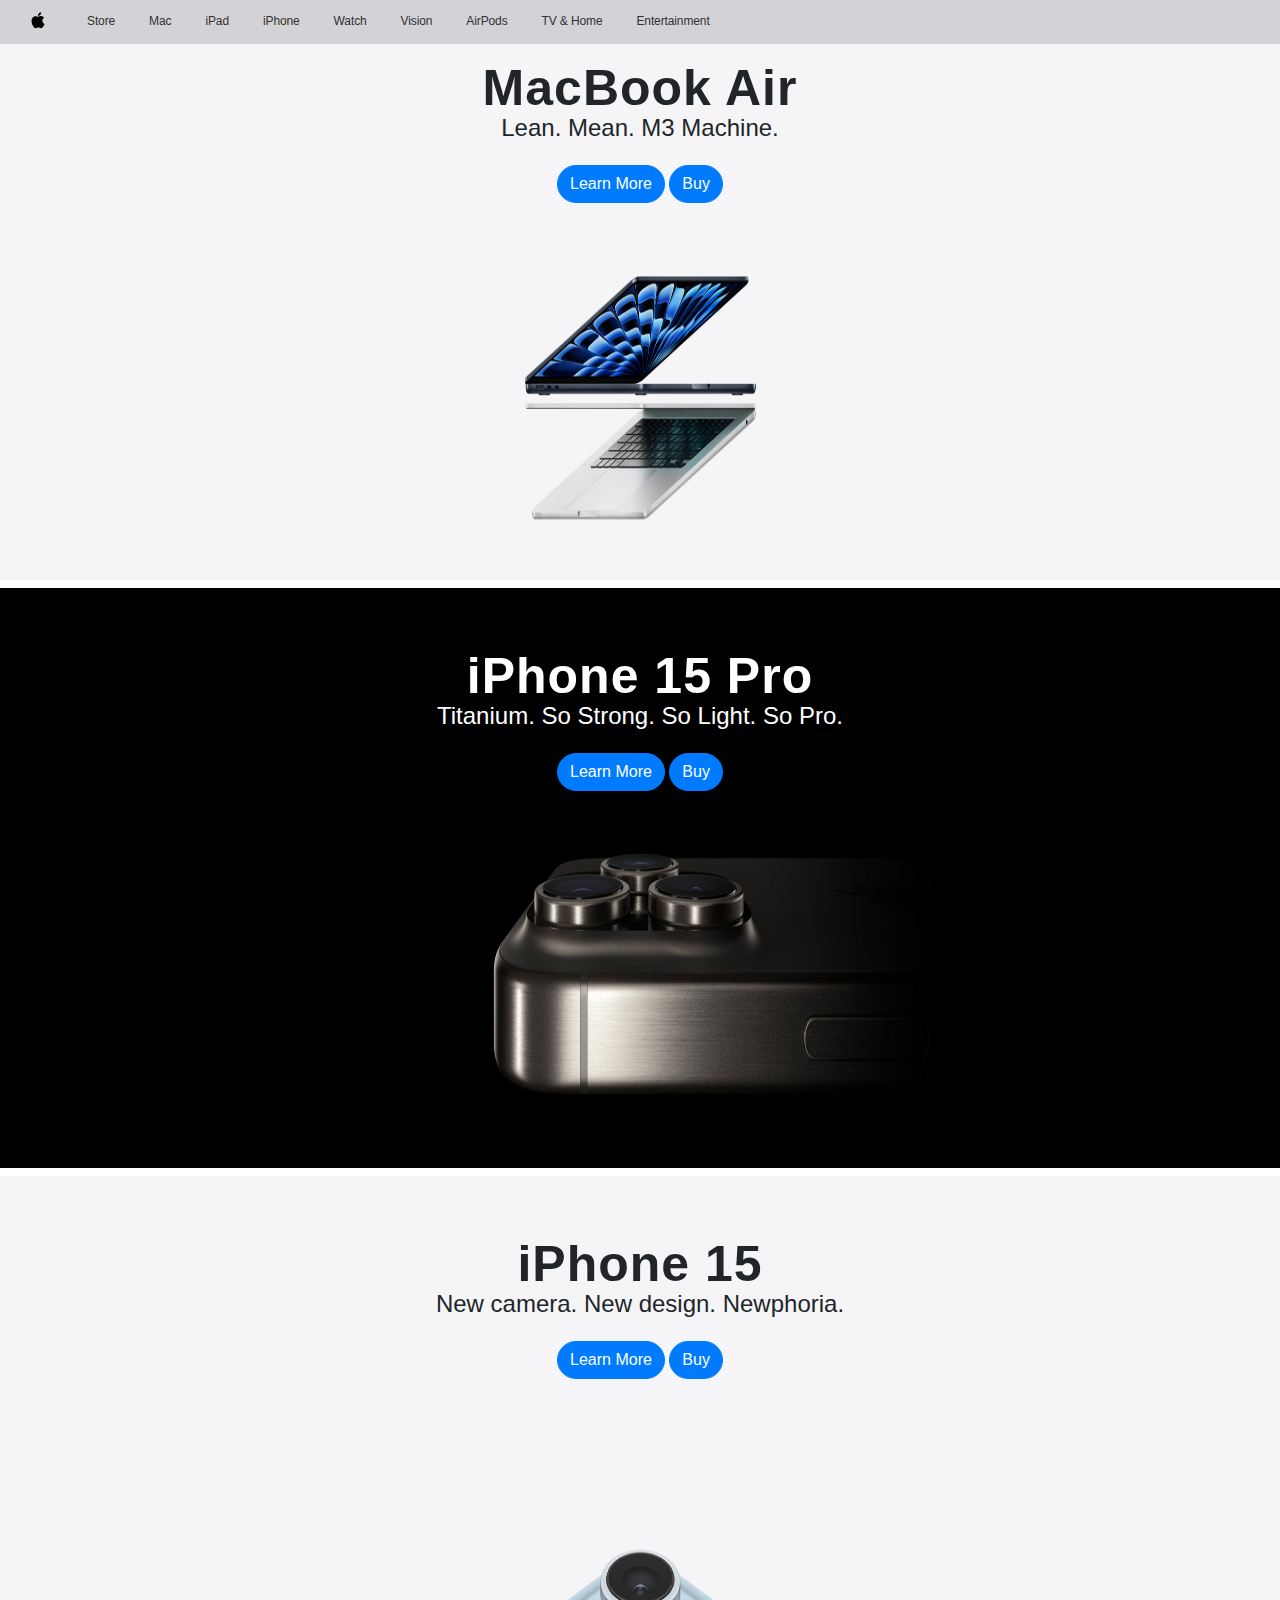
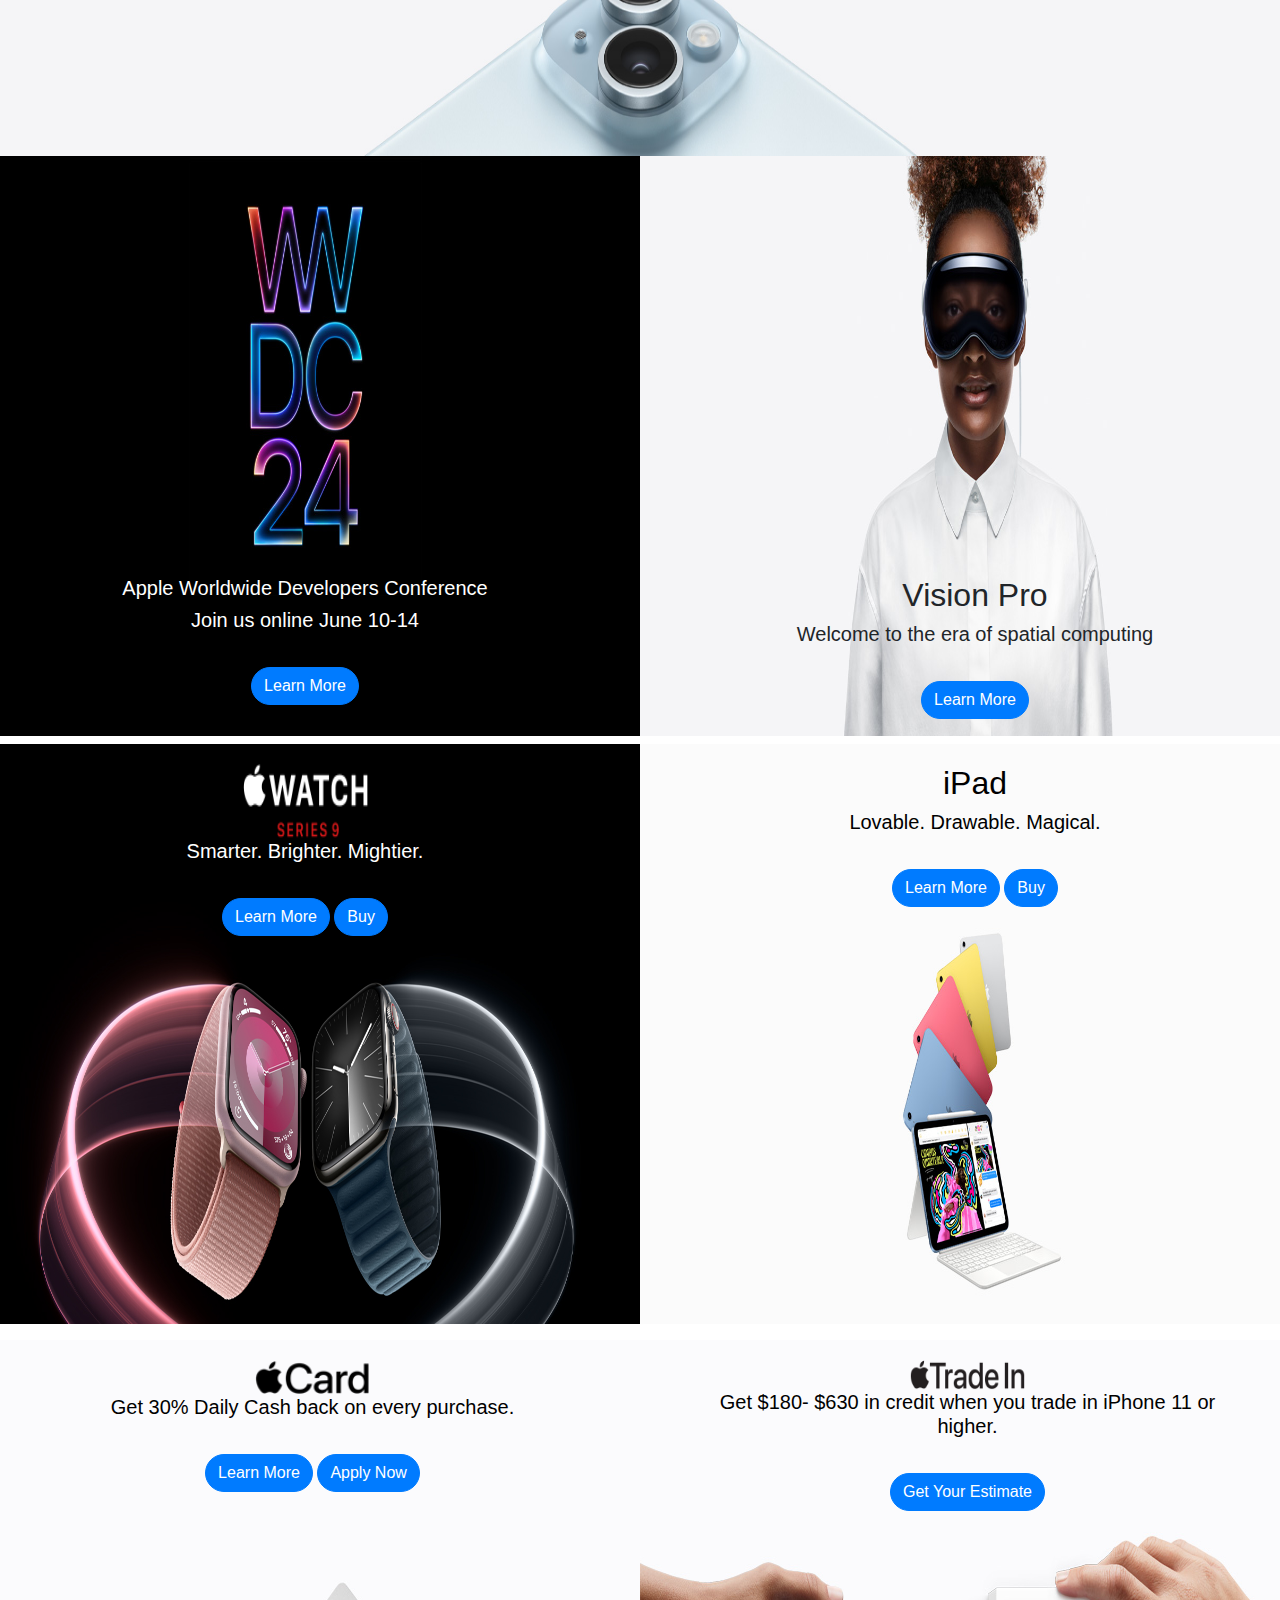
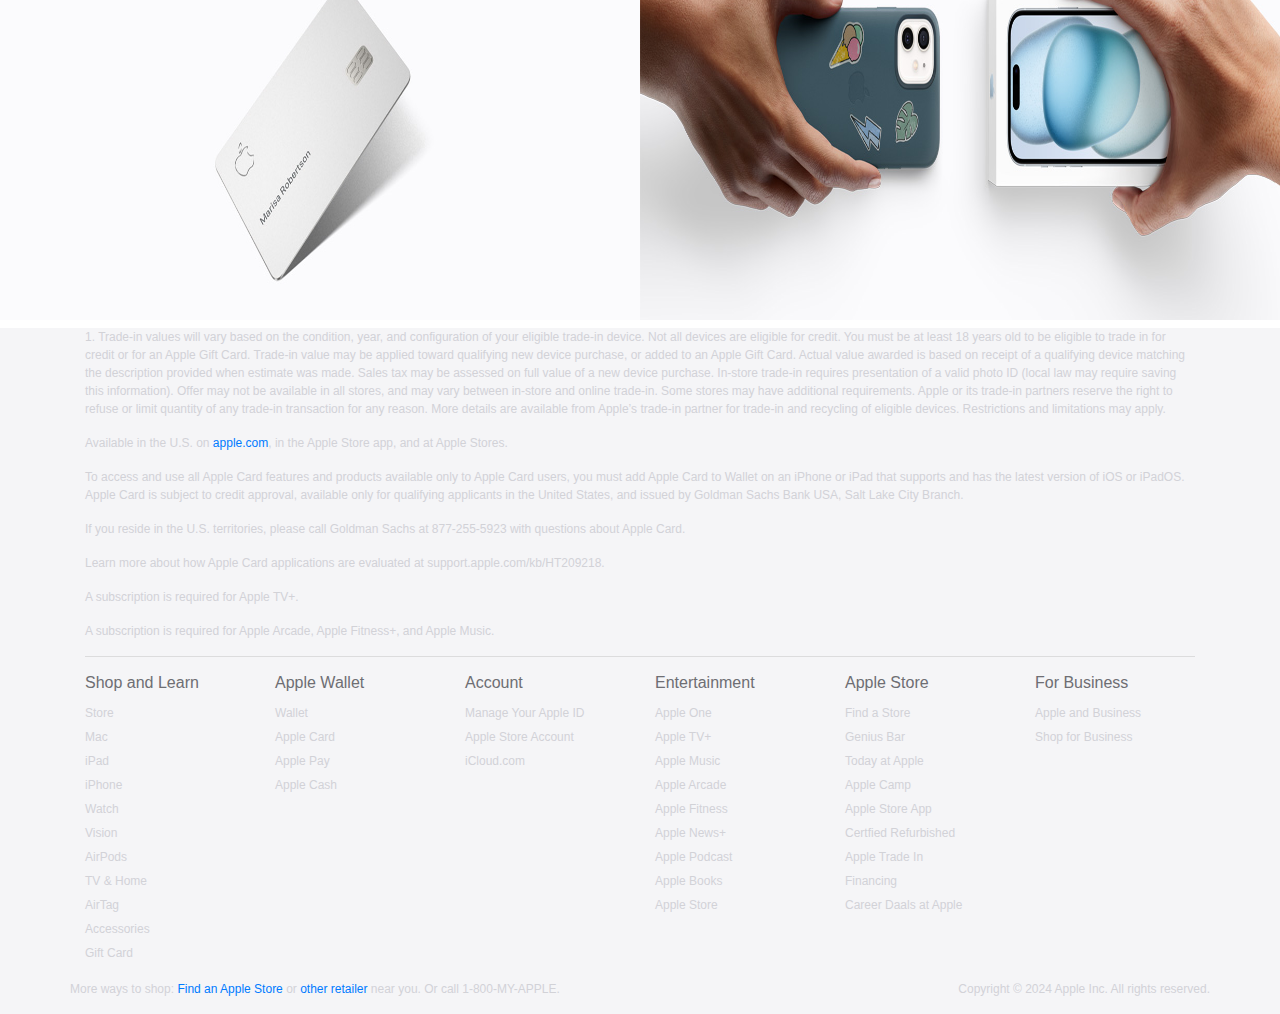
==== commit 267ed2e9: "Changes" ====
--- a/index.html
+++ b/index.html
@@ -28,6 +28,11 @@
         <button class="navbar-toggler" type="button" data-bs-toggle="collapse" data-bs-target="#navbarSupportedContent" aria-controls="navbarSupportedContent" aria-expanded="false" aria-label="Toggle navigation">
           <span class="navbar-toggler-icon"></span>
         </button>
+
+        <!-- Hamburger menu button -->
+    <button class="navbar-toggler" type="button" data-toggle="collapse" data-target="#navbarSupportedContent" aria-controls="navbarSupportedContent" aria-expanded="false" aria-label="Toggle navigation">
+      <span class="navbar-toggler-icon"></span>
+    </button>
         <div class="collapse navbar-collapse" id="navbarSupportedContent">
           <ul class="navbar-nav me-auto mb-2 mb-lg-0">
             <li class="nav-item">
@@ -120,8 +125,8 @@
   </div>
     <!--Div containing two images in a row-->
 <!--Apple Conference-->
-  <div class="row mb-2">
-    <div class="col-md-6">
+  <div class="row mb-2 p-0">
+    <div class="col-md-6 p-0">
       <div class="Contents">
         <img src= "assets\asset 3.jpeg" class="img-fluid">
         <div class="Label-Devices-Grid1">
@@ -130,12 +135,12 @@
           <div class="Label-Buttons">
             <button type="button" class=" btn btn-group btn-primary rounded-pill">Learn More</button>
           </div> 
-        </div>
+        </div> 
 
       </div>
     </div>
     <!--Apple Vision Pro-->
-      <div class="col-md-6">
+      <div class="col-md-6 p-0">
         <div class="Contents">
           <img src= "assets\asset 5.jpeg" class="img-fluid">  
           <div class="Label-Devices-Grid2">
@@ -144,14 +149,14 @@
             <div class="Label-Buttons">
               <button type="button" class=" btn btn-group btn-primary rounded-pill">Learn More</button>
             </div>  
-          </div>
+          </div> 
         </div>  
       </div>  
 
       </div>
 <!--Apple watch-->
   <div class="row mb-2">
-    <div class="col-md-6">
+    <div class="col-md-6 p-0">
       <div class="Contents">
           <img src="assets\asset 7.jpeg" class="img-fluid">
           <div class="Label-Devices-Grid-Watch">
@@ -167,7 +172,7 @@
       </div>
     </div>
     <!--iPad-->
-    <div class="col-md-6">
+    <div class="col-md-6 p-0">
       <div class="Contents">
         <img src="assets\asset 8.jpeg" class="img-fluid">
         <div class="Label-Devices-Grid-iPad">
@@ -184,7 +189,7 @@
     </div>
     <!--Apple card-->
     <div class="row mb-2">
-    <div class="col-md-6">
+    <div class="col-md-6 p-0">
       <div class="Contents">
         <img src= "assets\asset 10.jpeg" class="img-fluid">  
         <div class="Label-Devices-Grid-Card">
@@ -198,7 +203,7 @@
       </div>  
     </div>
 <!--apple trade in-->
-    <div class="col-md-6">
+    <div class="col-md-6 p-0 m-0">
       <div class="Contents">
         <img src= "assets\asset 12.jpeg" class="img-fluid">  
         <div class="Label-Devices-Grid-Trade">
--- a/style.css
+++ b/style.css
@@ -1,6 +1,9 @@
 body{
     padding: 0;
     margin: 0;
+    overflow-x: hidden;
+
+    
 }
 .navbar-nav{
     display: flex;
@@ -361,4 +364,35 @@
         font-size: 14px;    
     }
     
-}+}
+
+.container {
+    overflow-x: hidden; /* Apply overflow-x: hidden; to all dimensions */
+  }
+  
+  @media screen and (max-width: 768px) {
+    .container {
+      /* Add styles for smaller screen sizes */
+      overflow-x: hidden;
+    }
+  }
+  
+  @media screen and (max-width: 425px) { 
+    
+    .container {
+      /* Add styles for even smaller screen sizes */
+      overflow-x: hidden;
+
+    }
+}
+    @media screen and (max-width: 375px) {
+        .container {
+          /* Add styles for even smaller screen sizes */
+          overflow-x: hidden;
+    
+        }
+
+  }
+  
+
+  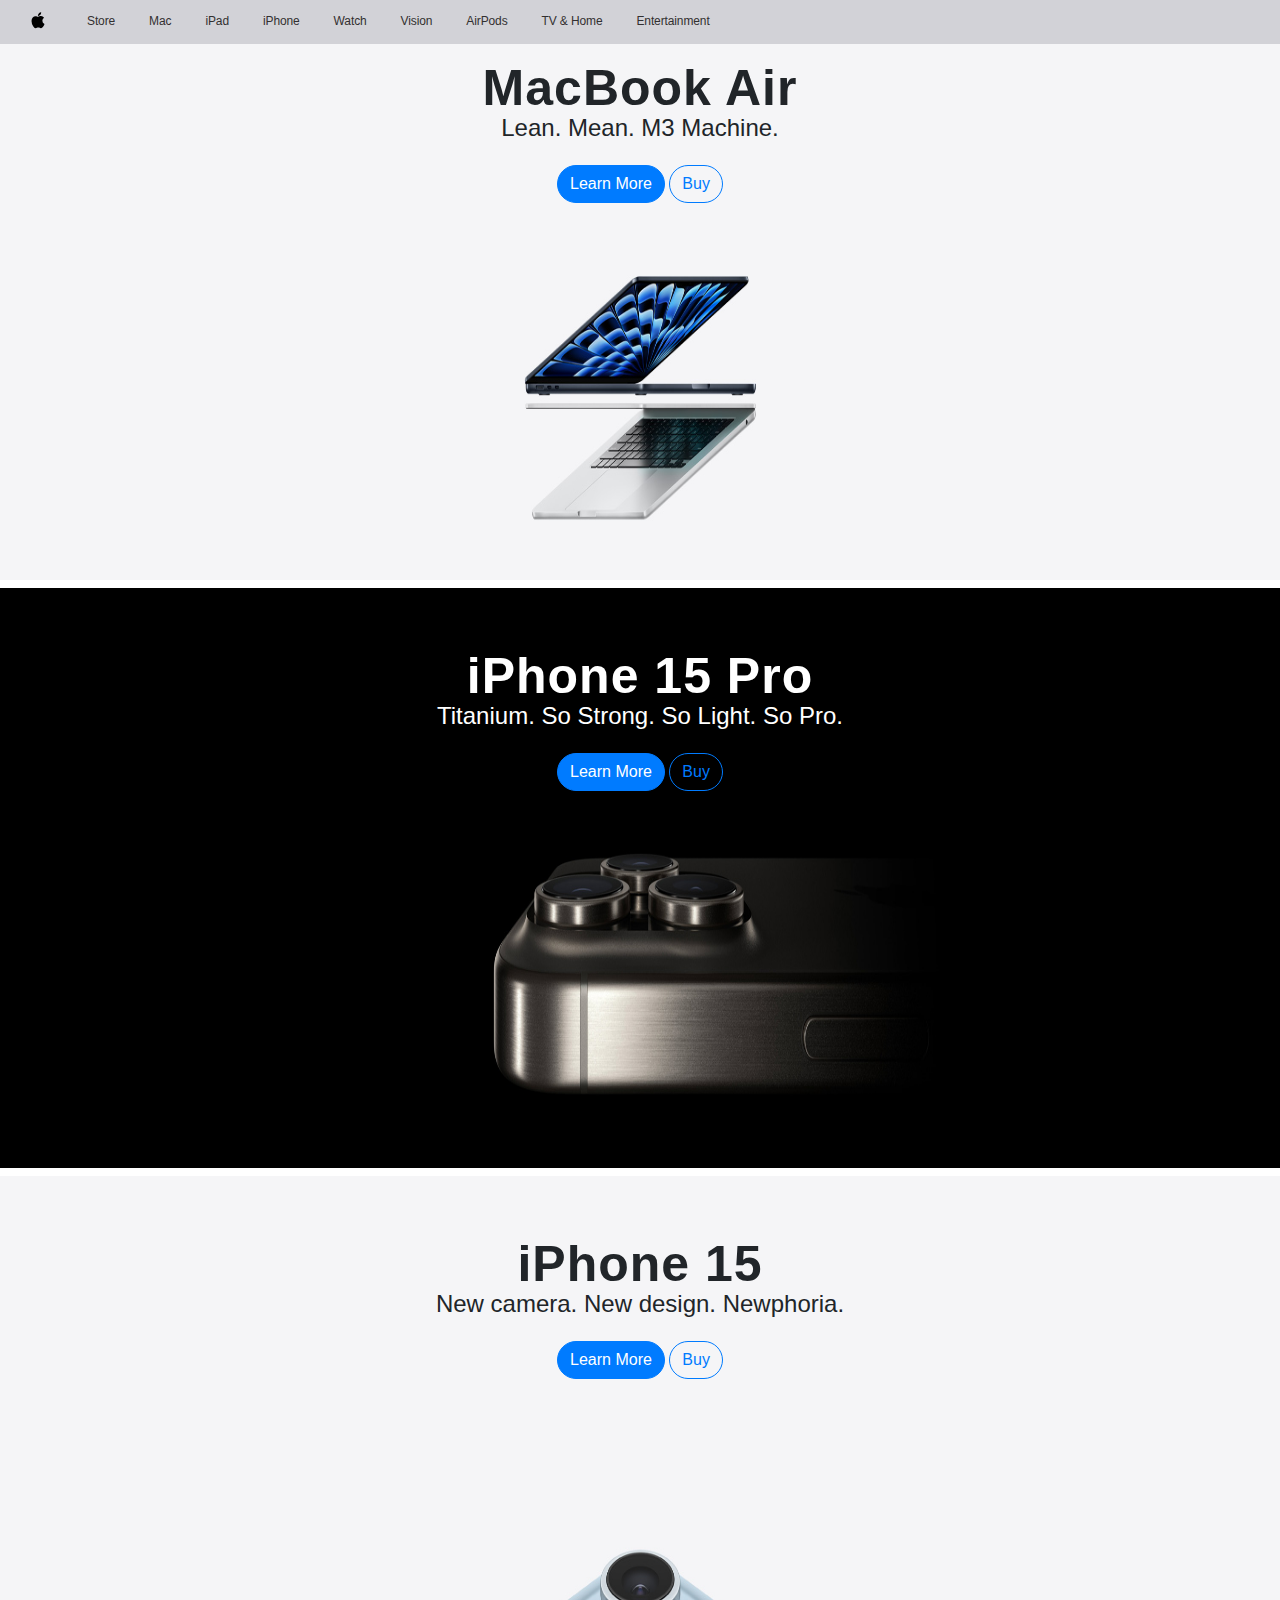
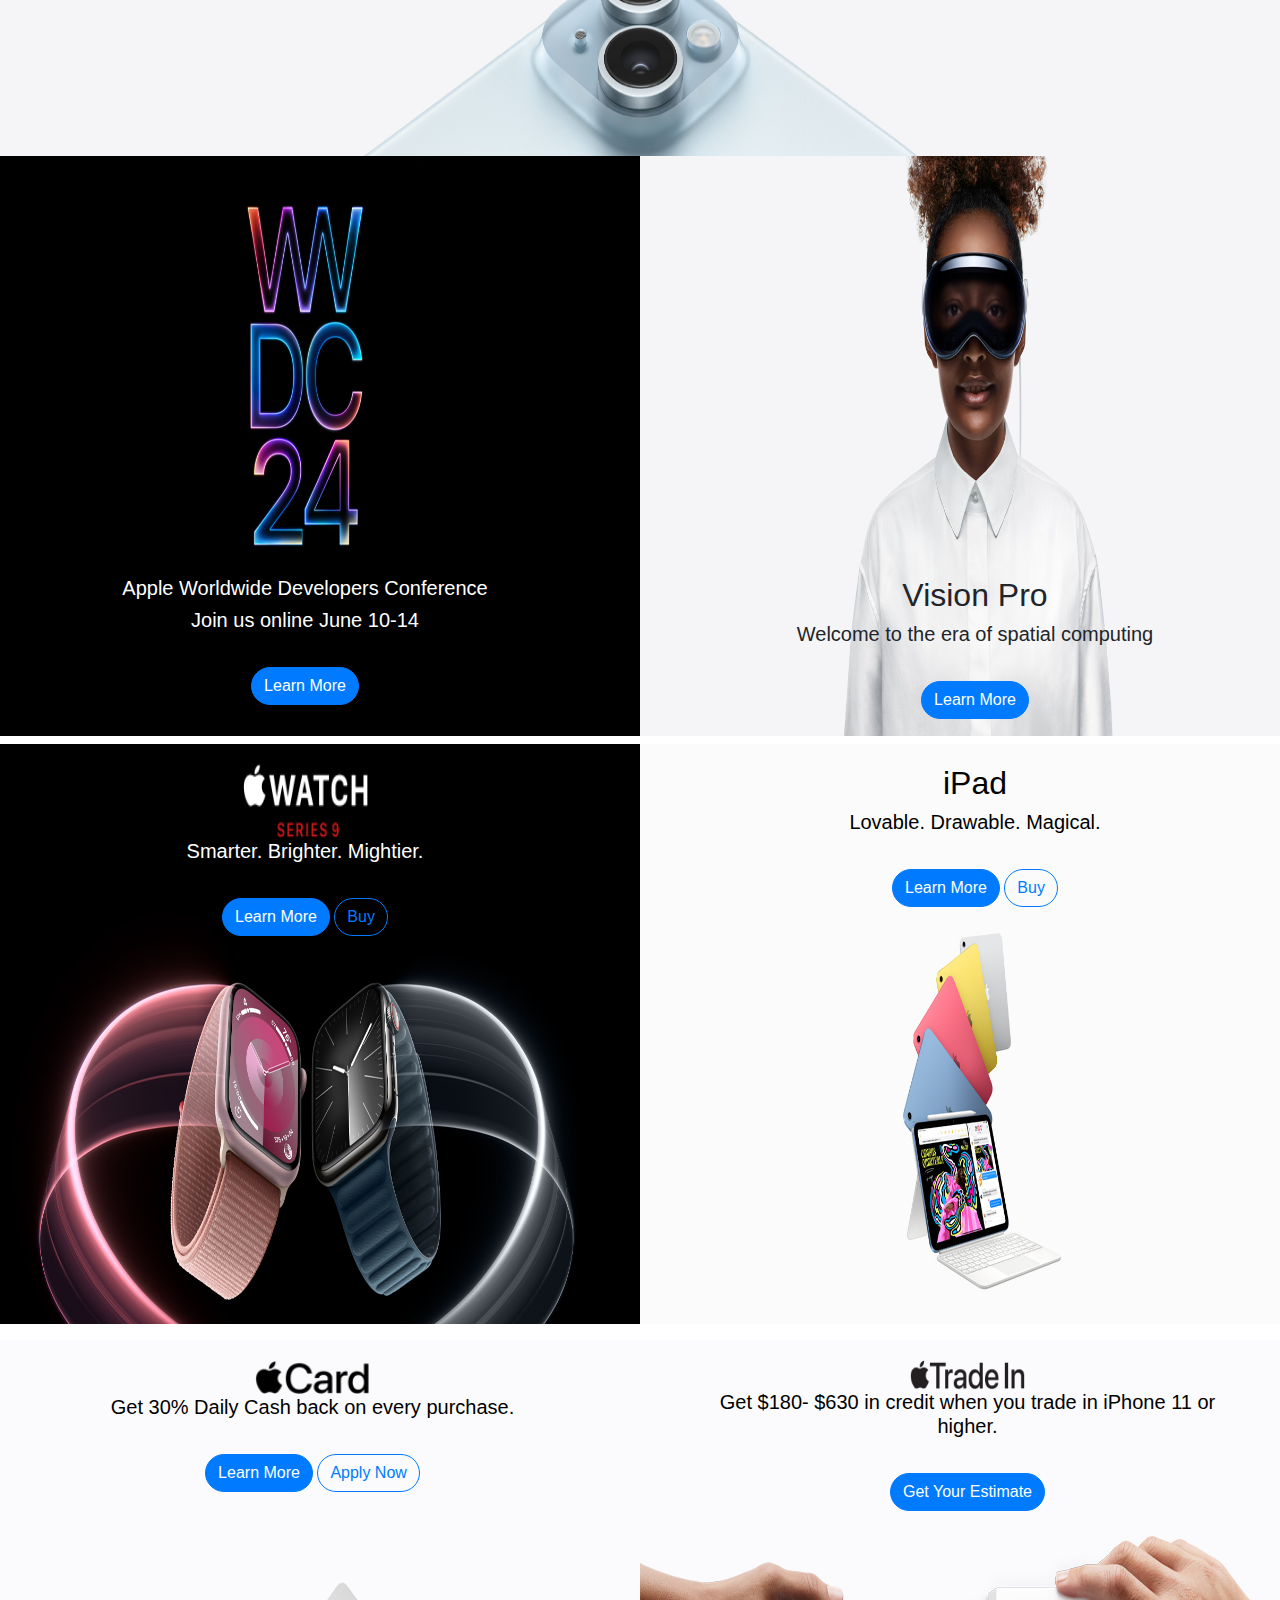
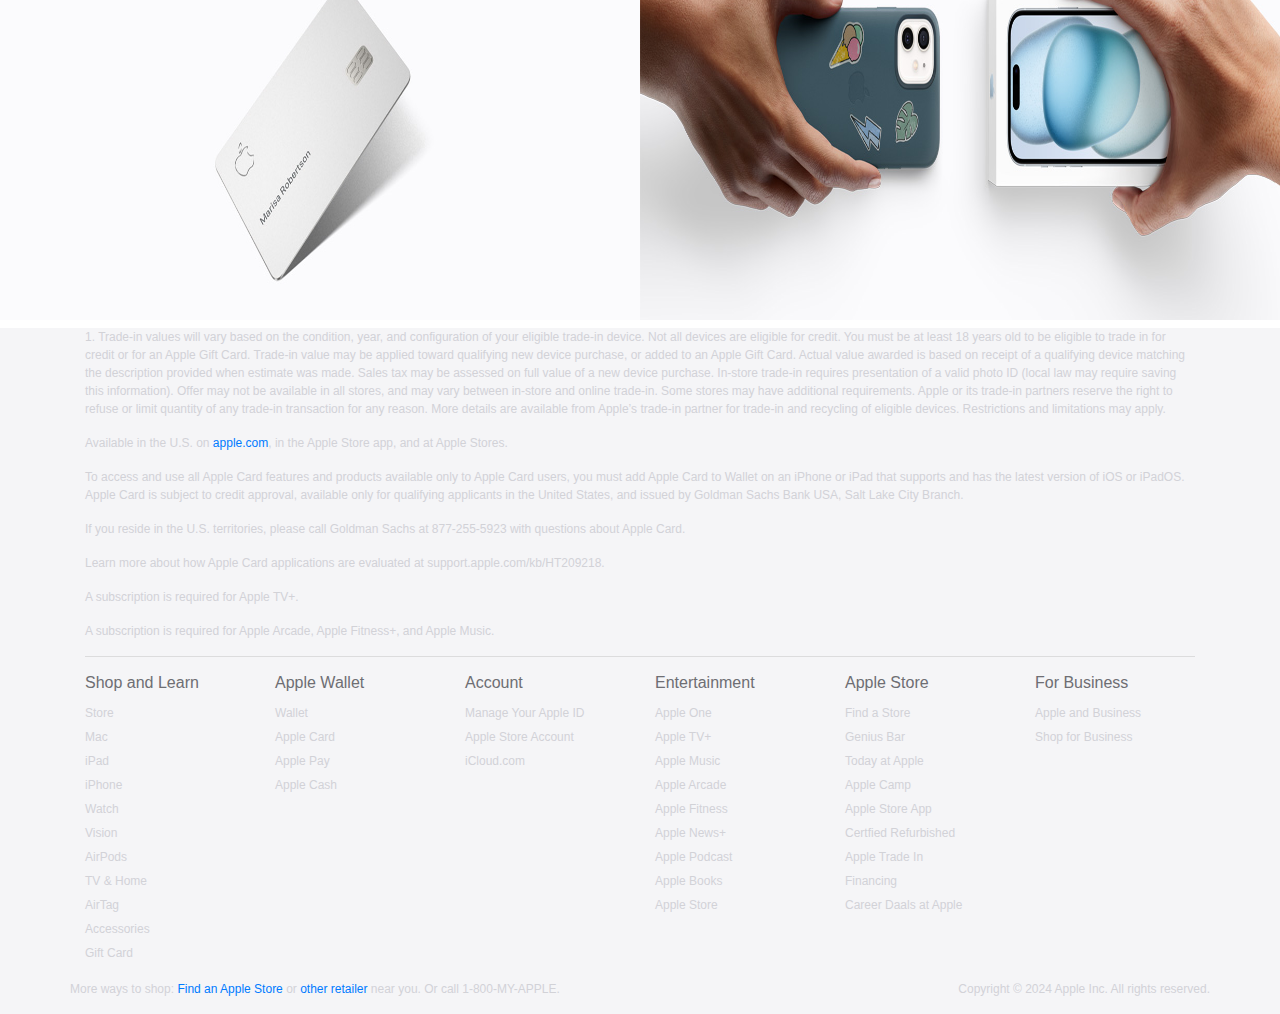
==== commit f0494b71: "Button outline changed" ====
--- a/index.html
+++ b/index.html
@@ -5,6 +5,7 @@
         <meta name="viewport" content="width=device-width, initial-scale=1">
         <!--Favicon-->
         <link rel="icon" href="assets\icon.png" type="image/gifs">
+        <title>Apple</title>
         <!--Linking CSS page-->
         <link rel="stylesheet" href="style.css">
         <link rel="stylesheet" href="https://stackpath.bootstrapcdn.com/bootstrap/4.5.2/css/bootstrap.min.css">
@@ -84,7 +85,7 @@
         <p>Lean. Mean. M3 Machine.</p>
         <div class="Label-Buttons">
           <button type="button" class="btn btn-primary rounded-pill">Learn More</button>
-          <button type="button" class="btn btn-primary rounded-pill btn-custom">Buy</button>
+          <button type="button" class="btn btn-outline-primary rounded-pill btn-custom">Buy</button>
         </div>  
       </div>
       
@@ -102,7 +103,7 @@
             <p style="color:white">Titanium. So Strong. So Light. So Pro.</p>
             <div class="Label-Buttons">
               <button type="button" class=" btn btn-group btn-primary rounded-pill">Learn More</button>
-              <button type="button" class="btn btn-primary rounded-pill btn-custom ">Buy</button>
+              <button type="button" class="btn btn-outline-primary rounded-pill btn-custom ">Buy</button>
             </div>  
           </div>
         </div>
@@ -119,7 +120,7 @@
         <p>New camera. New design. Newphoria.</p>
         <div class="Label-Buttons">
           <button type="button" class=" btn btn-group btn-primary rounded-pill">Learn More</button>
-          <button type="button" class="btn btn-primary rounded-pill btn-custom">Buy</button>
+          <button type="button" class="btn btn-outline-primary rounded-pill btn-custom">Buy</button>
         </div>  
       </div>
   </div>
@@ -165,7 +166,7 @@
             <h5>Smarter. Brighter. Mightier.</h5>
             <div class="Label-Buttons">
               <button type="button" class=" btn btn-group btn-primary rounded-pill">Learn More</button>
-              <button type="button" class="btn btn-primary rounded-pill btn-custom">Buy</button>
+              <button type="button" class="btn btn-outline-primary rounded-pill btn-custom">Buy</button>
 
             </div>  
           </div>
@@ -180,7 +181,7 @@
           <h5>Lovable. Drawable. Magical.</h5>
           <div class="Label-Buttons">
             <button type="button" class=" btn btn-group btn-primary rounded-pill">Learn More</button>
-            <button type="button" class="btn btn-primary rounded-pill btn-custom">Buy</button>
+            <button type="button" class="btn btn-outline-primary rounded-pill btn-custom">Buy</button>
           </div>  
         </div>
       </div>
@@ -197,7 +198,7 @@
           <h5>Get 30% Daily Cash back on every purchase.</h5>
           <div class="Label-Buttons">
             <button type="button" class=" btn btn-group btn-primary rounded-pill">Learn More</button>
-            <button type="button" class="btn btn-primary rounded-pill btn-custom">Apply Now</button>
+            <button type="button" class="btn btn-outline-primary rounded-pill btn-custom">Apply Now</button>
           </div>  
         </div>
       </div>  
